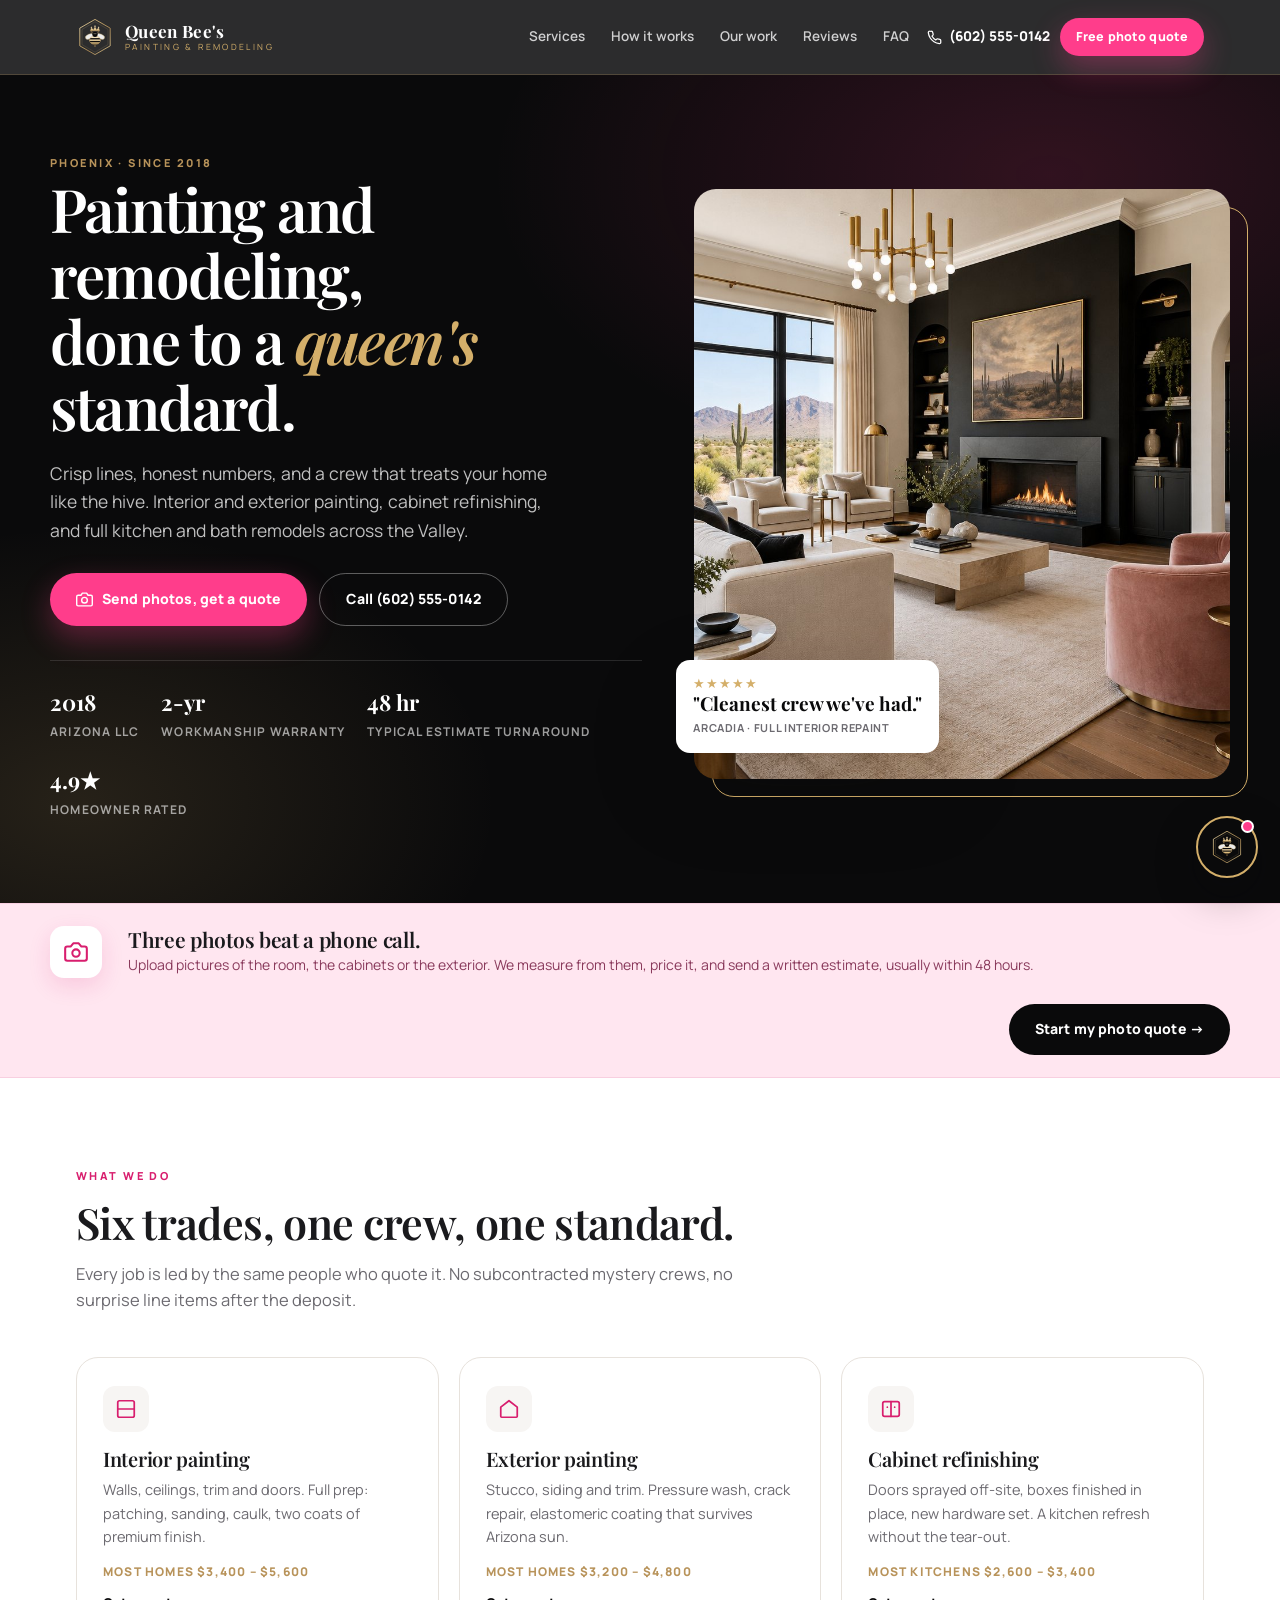
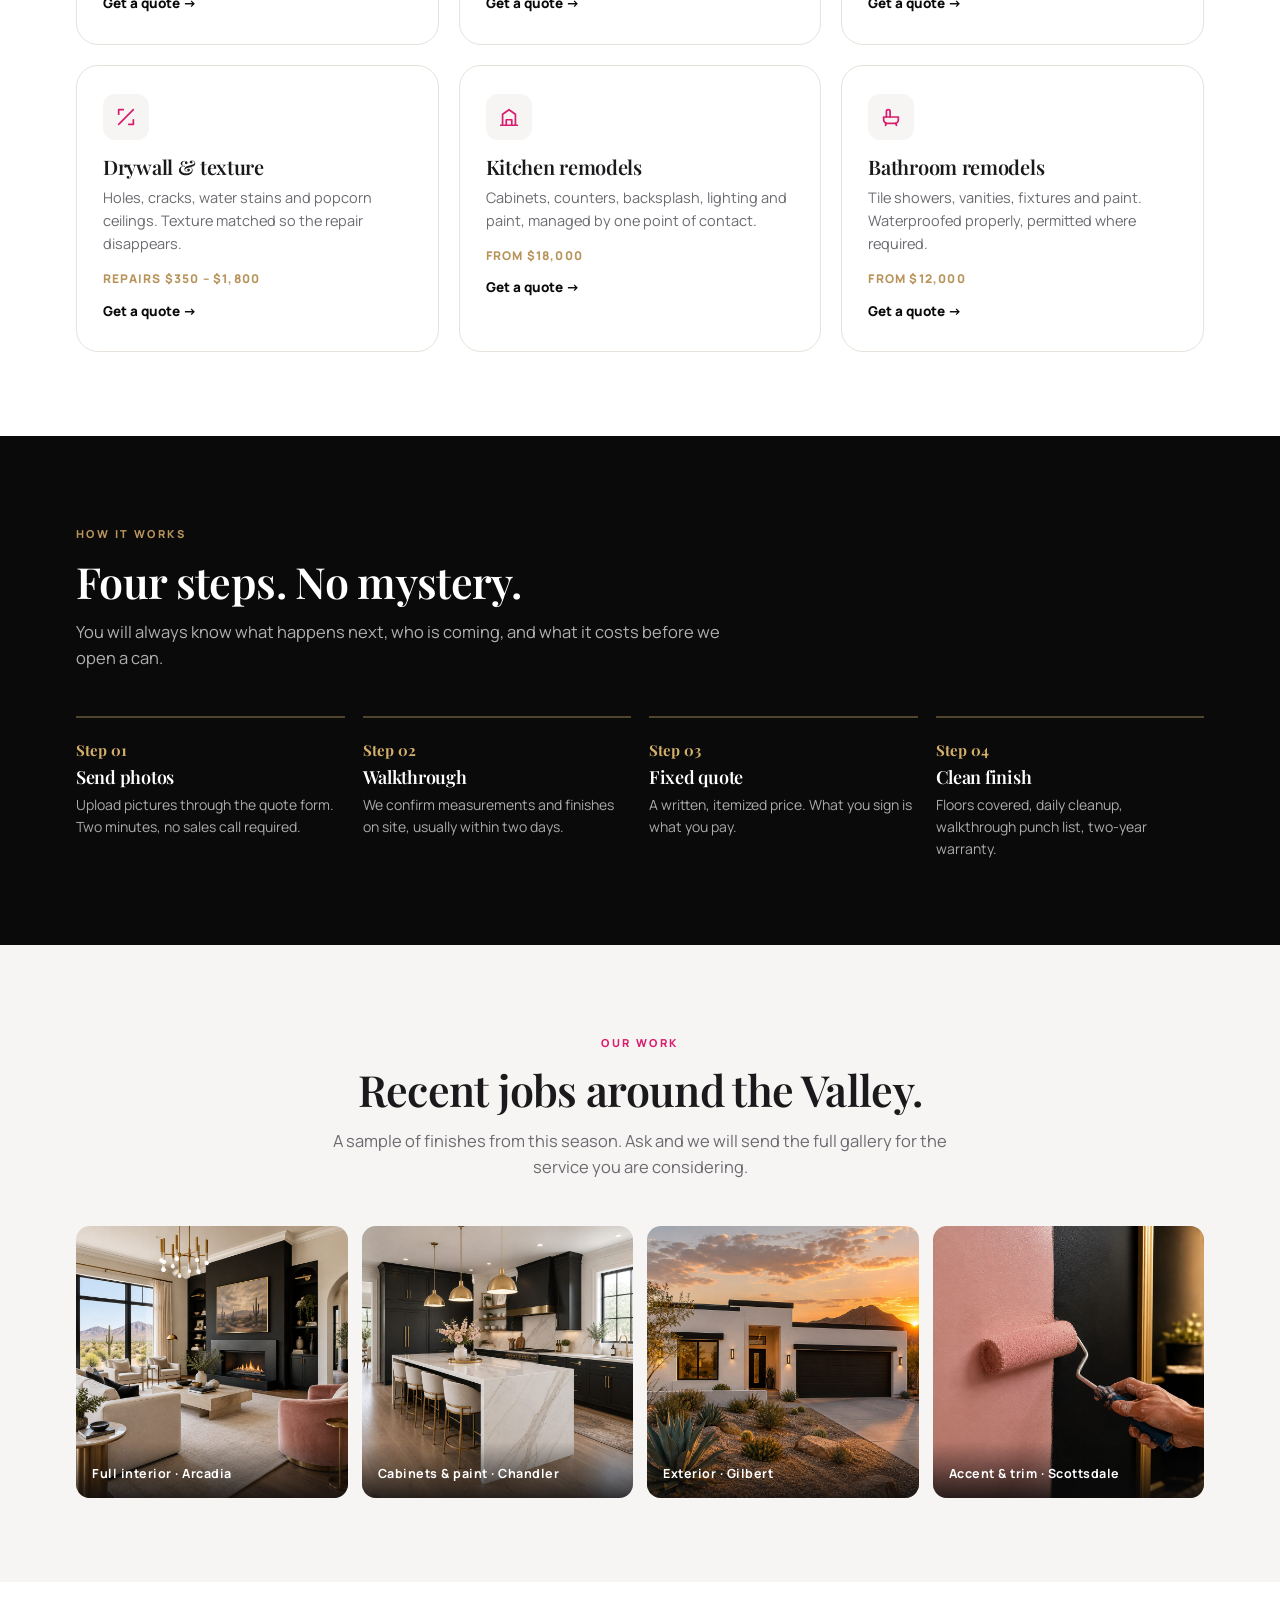
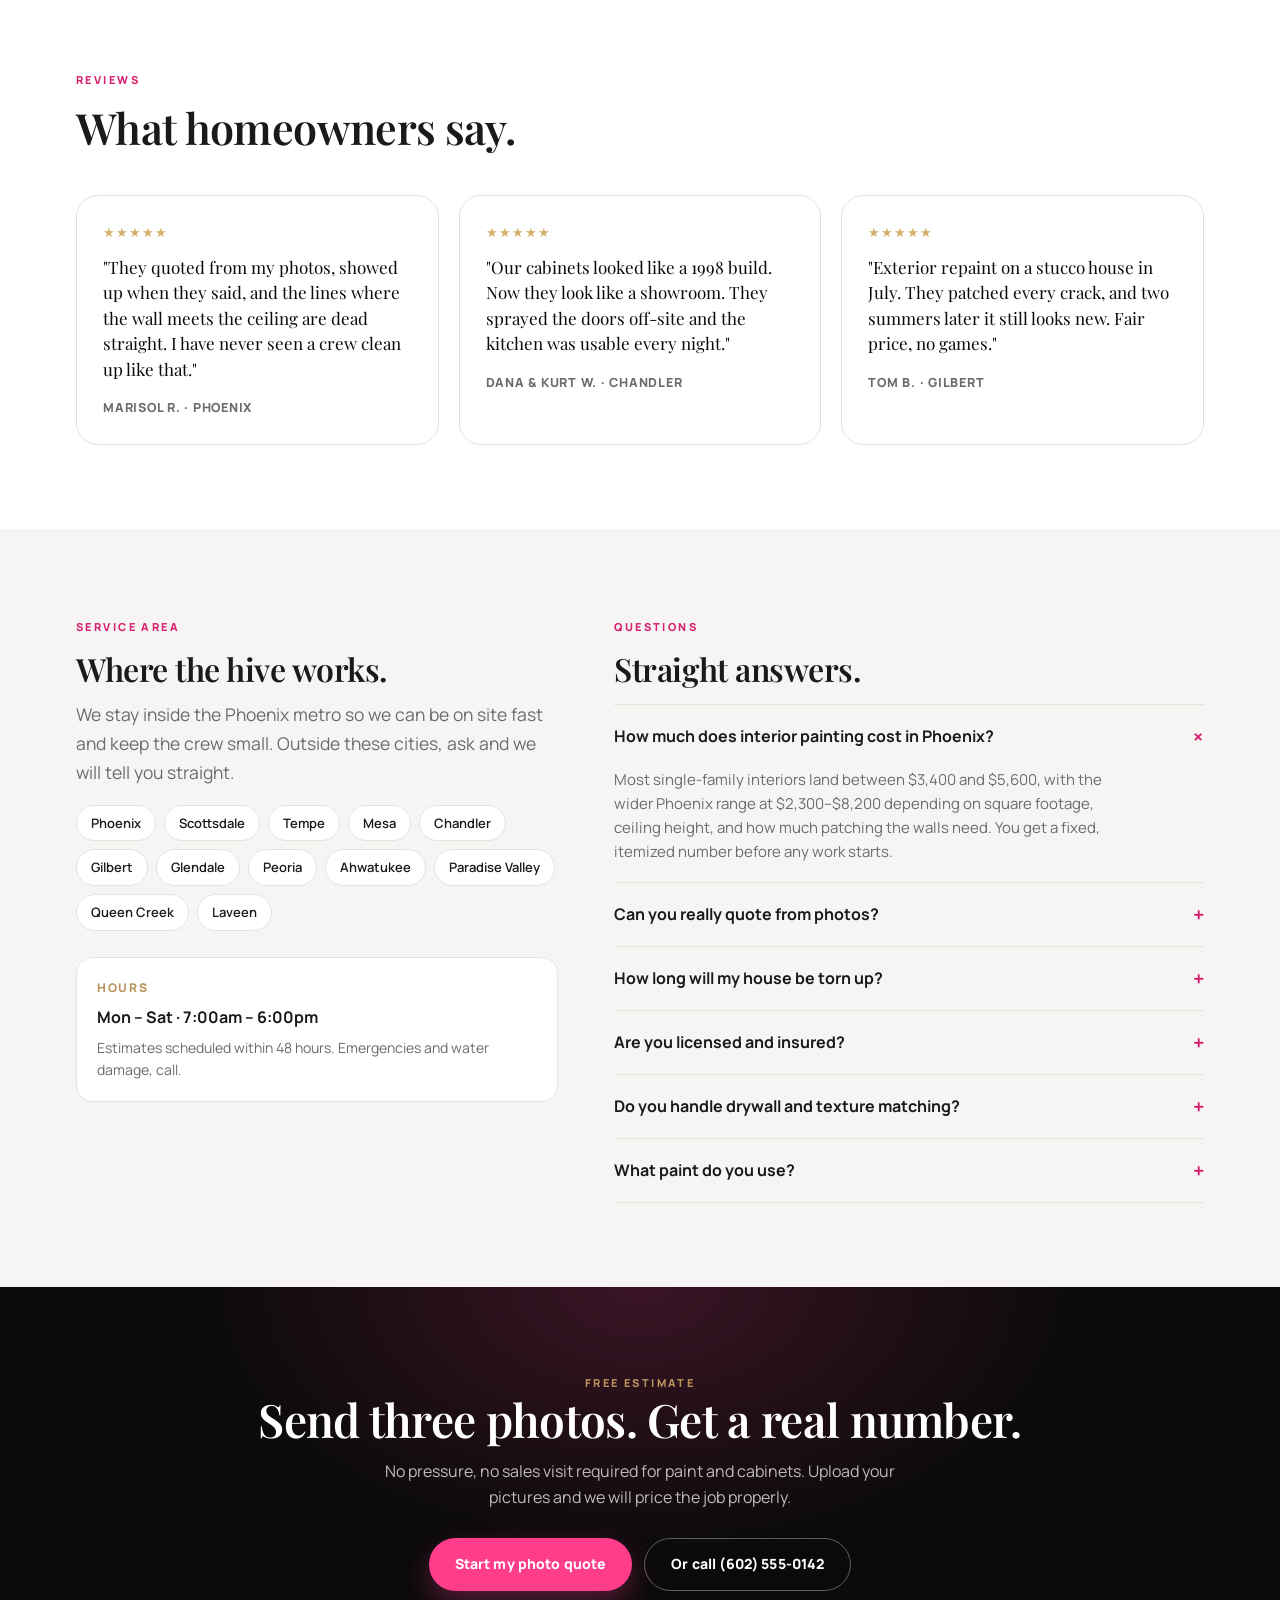
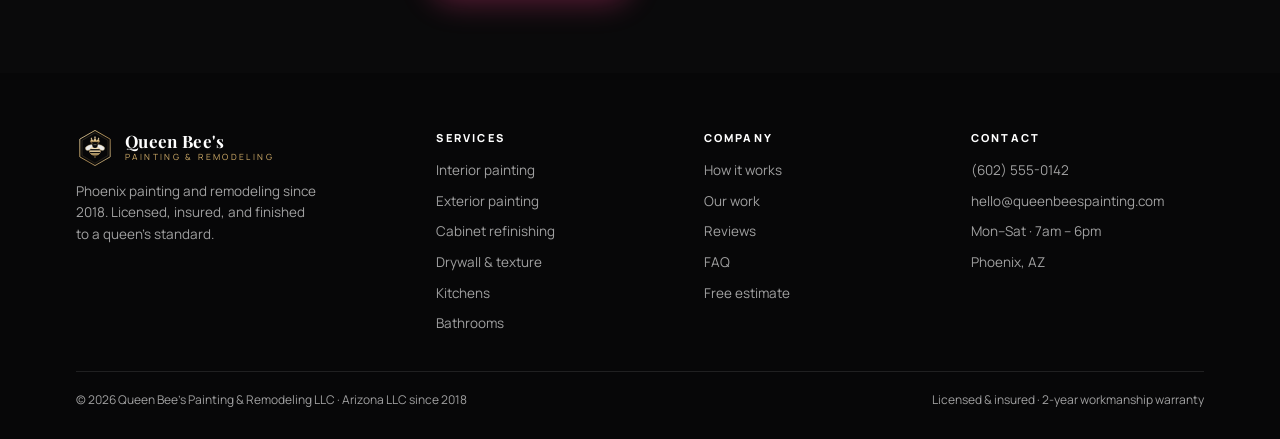
==== index.html @ 828615c1 "Queen Bee's Painting & Remodeling: funnel site, Bee AI chat with calendar booking, quote form with p" ====
<!DOCTYPE html>
<html lang="en">
<head>
<meta charset="utf-8">
<meta name="viewport" content="width=device-width,initial-scale=1">
<title>Queen Bee's Painting &amp; Remodeling | Phoenix Interior, Exterior &amp; Cabinet Painting</title>
<meta name="description" content="Queen Bee's Painting &amp; Remodeling is a Phoenix painting and remodeling company since 2018. Interior and exterior painting, cabinet refinishing, drywall, kitchens and baths. Send three photos, get a real estimate.">
<link rel="icon" href="assets/img/logo.svg">
<link rel="preconnect" href="https://fonts.googleapis.com">
<link rel="preconnect" href="https://fonts.gstatic.com" crossorigin>
<link href="https://fonts.googleapis.com/css2?family=Playfair+Display:ital,wght@0,500;0,600;0,700;1,500&family=Manrope:wght@400;500;600;700;800&display=swap" rel="stylesheet">
<link rel="stylesheet" href="assets/css/qb.css">
<script type="application/ld+json">
{"@context":"https://schema.org","@type":"HousePainter","name":"Queen Bee's Painting & Remodeling","image":"assets/img/exterior.jpg","url":"https://queenbeespainting.com","telephone":"+16025550142","priceRange":"$$","address":{"@type":"PostalAddress","addressLocality":"Phoenix","addressRegion":"AZ","addressCountry":"US"},"areaServed":["Phoenix","Scottsdale","Tempe","Mesa","Chandler","Gilbert","Glendale","Peoria"],"foundingDate":"2018","description":"Interior and exterior painting, cabinet refinishing, drywall and full kitchen and bathroom remodeling across the Phoenix metro."}
</script>
</head>
<body>

<header class="nav">
  <div class="wrap nav-in">
    <a class="brand" href="index.html">
      <img src="assets/img/logo.svg" alt="Queen Bee's">
      <span class="brand-txt">
        <span class="brand-name">Queen Bee's</span>
        <span class="brand-sub">Painting &amp; Remodeling</span>
      </span>
    </a>
    <nav class="nav-links">
      <a href="#services">Services</a>
      <a href="#process">How it works</a>
      <a href="#work">Our work</a>
      <a href="#reviews">Reviews</a>
      <a href="#faq">FAQ</a>
    </nav>
    <div class="nav-cta">
      <a class="nav-phone" href="tel:+16025550142">
        <svg width="15" height="15" viewBox="0 0 24 24" fill="none" stroke="currentColor" stroke-width="2" stroke-linecap="round"><path d="M22 16.9v3a2 2 0 0 1-2.2 2 19.8 19.8 0 0 1-8.6-3.1 19.5 19.5 0 0 1-6-6A19.8 19.8 0 0 1 2.1 4.2 2 2 0 0 1 4.1 2h3a2 2 0 0 1 2 1.7c.1 1 .4 1.9.7 2.8a2 2 0 0 1-.5 2.1L8.1 9.9a16 16 0 0 0 6 6l1.3-1.3a2 2 0 0 1 2.1-.4c.9.3 1.8.6 2.8.7a2 2 0 0 1 1.7 2Z"/></svg>
        <span>(602) 555-0142</span>
      </a>
      <a class="btn btn-pink btn-sm" href="quote.html">Free photo quote</a>
    </div>
  </div>
</header>

<section class="hero">
  <div class="wrap hero-in">
    <div>
      <span class="eyebrow gold">Phoenix · Since 2018</span>
      <h1>Painting and remodeling,<br>done to a <em>queen's</em> standard.</h1>
      <p class="lead">Crisp lines, honest numbers, and a crew that treats your home like the hive. Interior and exterior painting, cabinet refinishing, and full kitchen and bath remodels across the Valley.</p>
      <div class="hero-btns">
        <a class="btn btn-pink" href="quote.html">
          <svg width="17" height="17" viewBox="0 0 24 24" fill="none" stroke="currentColor" stroke-width="2" stroke-linecap="round" stroke-linejoin="round"><path d="M23 19a2 2 0 0 1-2 2H3a2 2 0 0 1-2-2V8a2 2 0 0 1 2-2h4l2-3h6l2 3h4a2 2 0 0 1 2 2z"/><circle cx="12" cy="13" r="4"/></svg>
          Send photos, get a quote
        </a>
        <a class="btn btn-ghost" href="tel:+16025550142">Call (602) 555-0142</a>
      </div>
      <div class="hero-trust">
        <div><b>2018</b>Arizona LLC</div>
        <div><b>2-yr</b>Workmanship warranty</div>
        <div><b>48 hr</b>Typical estimate turnaround</div>
        <div><b>4.9★</b>Homeowner rated</div>
      </div>
    </div>
    <div class="hero-media">
      <img src="assets/img/hero-living.jpg" alt="Freshly painted modern living room in Phoenix">
      <div class="hero-badge">
        <div>
          <div class="stars">★★★★★</div>
          <b>"Cleanest crew we've had."</b>
          <small>Arcadia · full interior repaint</small>
        </div>
      </div>
    </div>
  </div>
</section>

<div class="band">
  <div class="wrap band-in">
    <div class="band-ico">
      <svg width="26" height="26" viewBox="0 0 24 24" fill="none" stroke="#D81E6E" stroke-width="1.9" stroke-linecap="round" stroke-linejoin="round"><path d="M14.5 4h-5L7 7H4a2 2 0 0 0-2 2v9a2 2 0 0 0 2 2h16a2 2 0 0 0 2-2V9a2 2 0 0 0-2-2h-3z"/><circle cx="12" cy="13" r="3.4"/></svg>
    </div>
    <div>
      <h3>Three photos beat a phone call.</h3>
      <p>Upload pictures of the room, the cabinets or the exterior. We measure from them, price it, and send a written estimate, usually within 48 hours.</p>
    </div>
    <a class="btn btn-dark" href="quote.html">Start my photo quote →</a>
  </div>
</div>

<section class="sec" id="services">
  <div class="wrap">
    <div class="sec-head">
      <span class="eyebrow">What we do</span>
      <h2>Six trades, one crew, one standard.</h2>
      <p>Every job is led by the same people who quote it. No subcontracted mystery crews, no surprise line items after the deposit.</p>
    </div>
    <div class="svc-grid">
      <article class="svc">
        <div class="svc-ico"><svg width="22" height="22" viewBox="0 0 24 24" fill="none" stroke="currentColor" stroke-width="1.9" stroke-linecap="round" stroke-linejoin="round"><rect x="3" y="3" width="18" height="18" rx="2"/><path d="M3 12h18"/></svg></div>
        <h3>Interior painting</h3>
        <p>Walls, ceilings, trim and doors. Full prep: patching, sanding, caulk, two coats of premium finish.</p>
        <div class="svc-from">Most homes $3,400 – $5,600</div>
        <a class="link" href="quote.html?type=Interior%20painting">Get a quote →</a>
      </article>
      <article class="svc">
        <div class="svc-ico"><svg width="22" height="22" viewBox="0 0 24 24" fill="none" stroke="currentColor" stroke-width="1.9" stroke-linecap="round" stroke-linejoin="round"><path d="M3 10 12 3l9 7v10a1 1 0 0 1-1 1H4a1 1 0 0 1-1-1z"/></svg></div>
        <h3>Exterior painting</h3>
        <p>Stucco, siding and trim. Pressure wash, crack repair, elastomeric coating that survives Arizona sun.</p>
        <div class="svc-from">Most homes $3,200 – $4,800</div>
        <a class="link" href="quote.html?type=Exterior%20painting">Get a quote →</a>
      </article>
      <article class="svc">
        <div class="svc-ico"><svg width="22" height="22" viewBox="0 0 24 24" fill="none" stroke="currentColor" stroke-width="1.9" stroke-linecap="round" stroke-linejoin="round"><rect x="3" y="4" width="18" height="16" rx="2"/><path d="M12 4v16M8 10h.01M16 10h.01"/></svg></div>
        <h3>Cabinet refinishing</h3>
        <p>Doors sprayed off-site, boxes finished in place, new hardware set. A kitchen refresh without the tear-out.</p>
        <div class="svc-from">Most kitchens $2,600 – $3,400</div>
        <a class="link" href="quote.html?type=Cabinet%20refinishing">Get a quote →</a>
      </article>
      <article class="svc">
        <div class="svc-ico"><svg width="22" height="22" viewBox="0 0 24 24" fill="none" stroke="currentColor" stroke-width="1.9" stroke-linecap="round" stroke-linejoin="round"><path d="M4 20 20 4M9 4H4v5M15 20h5v-5"/></svg></div>
        <h3>Drywall &amp; texture</h3>
        <p>Holes, cracks, water stains and popcorn ceilings. Texture matched so the repair disappears.</p>
        <div class="svc-from">Repairs $350 – $1,800</div>
        <a class="link" href="quote.html?type=Drywall%20and%20texture">Get a quote →</a>
      </article>
      <article class="svc">
        <div class="svc-ico"><svg width="22" height="22" viewBox="0 0 24 24" fill="none" stroke="currentColor" stroke-width="1.9" stroke-linecap="round" stroke-linejoin="round"><path d="M3 21h18M5 21V9l7-5 7 5v12"/><path d="M9 21v-6h6v6"/></svg></div>
        <h3>Kitchen remodels</h3>
        <p>Cabinets, counters, backsplash, lighting and paint, managed by one point of contact.</p>
        <div class="svc-from">From $18,000</div>
        <a class="link" href="quote.html?type=Kitchen%20remodel">Get a quote →</a>
      </article>
      <article class="svc">
        <div class="svc-ico"><svg width="22" height="22" viewBox="0 0 24 24" fill="none" stroke="currentColor" stroke-width="1.9" stroke-linecap="round" stroke-linejoin="round"><path d="M4 12h16v3a4 4 0 0 1-4 4H8a4 4 0 0 1-4-4z"/><path d="M7 12V6a2 2 0 0 1 4 0v6M6 21l1-2M18 21l-1-2"/></svg></div>
        <h3>Bathroom remodels</h3>
        <p>Tile showers, vanities, fixtures and paint. Waterproofed properly, permitted where required.</p>
        <div class="svc-from">From $12,000</div>
        <a class="link" href="quote.html?type=Bathroom%20remodel">Get a quote →</a>
      </article>
    </div>
  </div>
</section>

<section class="sec dark" id="process">
  <div class="wrap">
    <div class="sec-head">
      <span class="eyebrow gold">How it works</span>
      <h2>Four steps. No mystery.</h2>
      <p>You will always know what happens next, who is coming, and what it costs before we open a can.</p>
    </div>
    <div class="steps">
      <div class="step reveal"><b>Step 01</b><h4>Send photos</h4><p>Upload pictures through the quote form. Two minutes, no sales call required.</p></div>
      <div class="step reveal"><b>Step 02</b><h4>Walkthrough</h4><p>We confirm measurements and finishes on site, usually within two days.</p></div>
      <div class="step reveal"><b>Step 03</b><h4>Fixed quote</h4><p>A written, itemized price. What you sign is what you pay.</p></div>
      <div class="step reveal"><b>Step 04</b><h4>Clean finish</h4><p>Floors covered, daily cleanup, walkthrough punch list, two-year warranty.</p></div>
    </div>
  </div>
</section>

<section class="sec smoke" id="work">
  <div class="wrap">
    <div class="sec-head center">
      <span class="eyebrow">Our work</span>
      <h2>Recent jobs around the Valley.</h2>
      <p>A sample of finishes from this season. Ask and we will send the full gallery for the service you are considering.</p>
    </div>
    <div class="gal">
      <figure class="reveal"><img src="assets/img/hero-living.jpg" alt="Interior repaint, Arcadia"><figcaption>Full interior · Arcadia</figcaption></figure>
      <figure class="reveal"><img src="assets/img/kitchen.jpg" alt="Cabinet refinishing, Chandler"><figcaption>Cabinets &amp; paint · Chandler</figcaption></figure>
      <figure class="reveal"><img src="assets/img/exterior.jpg" alt="Exterior painting, Gilbert"><figcaption>Exterior · Gilbert</figcaption></figure>
      <figure class="reveal"><img src="assets/img/detail.jpg" alt="Trim and accent detail, Scottsdale"><figcaption>Accent &amp; trim · Scottsdale</figcaption></figure>
    </div>
  </div>
</section>

<section class="sec" id="reviews">
  <div class="wrap">
    <div class="sec-head">
      <span class="eyebrow">Reviews</span>
      <h2>What homeowners say.</h2>
    </div>
    <div class="rev-grid" id="revGrid">
      <article class="rev reveal">
        <div class="stars">★★★★★</div>
        <p>"They quoted from my photos, showed up when they said, and the lines where the wall meets the ceiling are dead straight. I have never seen a crew clean up like that."</p>
        <div class="rev-by">Marisol R. · Phoenix</div>
      </article>
      <article class="rev reveal">
        <div class="stars">★★★★★</div>
        <p>"Our cabinets looked like a 1998 build. Now they look like a showroom. They sprayed the doors off-site and the kitchen was usable every night."</p>
        <div class="rev-by">Dana &amp; Kurt W. · Chandler</div>
      </article>
      <article class="rev reveal">
        <div class="stars">★★★★★</div>
        <p>"Exterior repaint on a stucco house in July. They patched every crack, and two summers later it still looks new. Fair price, no games."</p>
        <div class="rev-by">Tom B. · Gilbert</div>
      </article>
    </div>
  </div>
</section>

<section class="sec smoke" id="faq">
  <div class="wrap two-col">
    <div>
      <span class="eyebrow">Service area</span>
      <h2 style="font-size:32px;margin:12px 0 14px">Where the hive works.</h2>
      <p class="lead" style="margin-bottom:18px">We stay inside the Phoenix metro so we can be on site fast and keep the crew small. Outside these cities, ask and we will tell you straight.</p>
      <div class="chips" id="areaChips"></div>
      <div style="margin-top:26px;padding:20px;border:1px solid var(--line);border-radius:16px;background:#fff">
        <div style="font-size:12px;letter-spacing:.14em;text-transform:uppercase;font-weight:800;color:var(--gold-deep);margin-bottom:8px">Hours</div>
        <div style="font-weight:700">Mon – Sat · 7:00am – 6:00pm</div>
        <div style="font-size:14px;color:var(--muted);margin-top:6px">Estimates scheduled within 48 hours. Emergencies and water damage, call.</div>
      </div>
    </div>
    <div>
      <span class="eyebrow">Questions</span>
      <h2 style="font-size:32px;margin:12px 0 18px">Straight answers.</h2>
      <div class="acc">
        <div class="acc-item open">
          <button class="acc-q">How much does interior painting cost in Phoenix? <i>+</i></button>
          <div class="acc-a">Most single-family interiors land between $3,400 and $5,600, with the wider Phoenix range at $2,300–$8,200 depending on square footage, ceiling height, and how much patching the walls need. You get a fixed, itemized number before any work starts.</div>
        </div>
        <div class="acc-item">
          <button class="acc-q">Can you really quote from photos? <i>+</i></button>
          <div class="acc-a">For paint and cabinets, yes. Photos plus your square footage or room count are enough to give a firm range, and the on-site walkthrough confirms the final number. Remodels always need a walkthrough.</div>
        </div>
        <div class="acc-item">
          <button class="acc-q">How long will my house be torn up? <i>+</i></button>
          <div class="acc-a">A typical interior is 3–5 working days, an exterior 3–4, cabinets 4–6 with the doors sprayed off-site so your kitchen stays usable. We cover floors and furniture and clean every night.</div>
        </div>
        <div class="acc-item">
          <button class="acc-q">Are you licensed and insured? <i>+</i></button>
          <div class="acc-a">Queen Bee's Painting &amp; Remodeling has been an Arizona LLC since 2018, fully licensed and insured, with a two-year written workmanship warranty on every job.</div>
        </div>
        <div class="acc-item">
          <button class="acc-q">Do you handle drywall and texture matching? <i>+</i></button>
          <div class="acc-a">Yes. Holes, cracks, water damage and popcorn ceiling removal, with texture matched to the surrounding wall so the repair disappears under paint.</div>
        </div>
        <div class="acc-item">
          <button class="acc-q">What paint do you use? <i>+</i></button>
          <div class="acc-a">Premium Sherwin-Williams and Benjamin Moore lines, chosen for Arizona sun and interior durability. We will spec the exact product and sheen on your quote.</div>
        </div>
      </div>
    </div>
  </div>
</section>

<section class="cta">
  <div class="wrap cta-in">
    <span class="eyebrow gold">Free estimate</span>
    <h2>Send three photos. Get a real number.</h2>
    <p>No pressure, no sales visit required for paint and cabinets. Upload your pictures and we will price the job properly.</p>
    <div class="cta-btns">
      <a class="btn btn-pink" href="quote.html">Start my photo quote</a>
      <a class="btn btn-ghost" href="tel:+16025550142">Or call (602) 555-0142</a>
    </div>
  </div>
</section>

<footer class="foot">
  <div class="wrap">
    <div class="foot-grid">
      <div>
        <div class="brand" style="margin-bottom:14px">
          <img src="assets/img/logo.svg" alt="">
          <span class="brand-txt">
            <span class="brand-name">Queen Bee's</span>
            <span class="brand-sub">Painting &amp; Remodeling</span>
          </span>
        </div>
        <p style="max-width:30ch">Phoenix painting and remodeling since 2018. Licensed, insured, and finished to a queen's standard.</p>
      </div>
      <div>
        <h5>Services</h5>
        <div class="foot-links">
          <a href="quote.html?type=Interior%20painting">Interior painting</a>
          <a href="quote.html?type=Exterior%20painting">Exterior painting</a>
          <a href="quote.html?type=Cabinet%20refinishing">Cabinet refinishing</a>
          <a href="quote.html?type=Drywall%20and%20texture">Drywall &amp; texture</a>
          <a href="quote.html?type=Kitchen%20remodel">Kitchens</a>
          <a href="quote.html?type=Bathroom%20remodel">Bathrooms</a>
        </div>
      </div>
      <div>
        <h5>Company</h5>
        <div class="foot-links">
          <a href="#process">How it works</a>
          <a href="#work">Our work</a>
          <a href="#reviews">Reviews</a>
          <a href="#faq">FAQ</a>
          <a href="quote.html">Free estimate</a>
        </div>
      </div>
      <div>
        <h5>Contact</h5>
        <div class="foot-links">
          <a href="tel:+16025550142">(602) 555-0142</a>
          <a href="mailto:hello@queenbeespainting.com">hello@queenbeespainting.com</a>
          <span>Mon–Sat · 7am – 6pm</span>
          <span>Phoenix, AZ</span>
        </div>
      </div>
    </div>
    <div class="foot-bot">
      <span>© <span id="yr"></span> Queen Bee's Painting &amp; Remodeling LLC · Arizona LLC since 2018</span>
      <span>Licensed &amp; insured · 2-year workmanship warranty</span>
    </div>
  </div>
</footer>

<script src="assets/js/qb.js"></script>
<script>
  document.getElementById('yr').textContent = new Date().getFullYear();
  const areas = QB.CONFIG.AREAS;
  document.getElementById('areaChips').innerHTML = areas.map(a => '<span class="chip">' + a + '</span>').join('');
  QB.initFaq();
  QB.initReveal();
  QB.mountChat({ autoOpen: true });

  // live reviews published from the portal replace the seed set once there are any
  QB.api('reviews', {}).then(function (r) {
    var list = (r && r.reviews) || [];
    if (!list.length) return;
    var grid = document.getElementById('revGrid');
    grid.innerHTML = list.slice(0, 6).map(function (rv) {
      var stars = '★★★★★'.slice(0, Number(rv.rating) || 5);
      return '<article class="rev reveal in"><div class="stars">' + stars + '</div><p>"' +
        QB.esc(rv.text) + '"</p><div class="rev-by">' + QB.esc(rv.name || 'Homeowner') +
        (rv.city ? ' · ' + QB.esc(rv.city) : '') + '</div></article>';
    }).join('');
  }).catch(function () {});
</script>
</body>
</html>
---- assets/css/qb.css ----
/* Queen Bee's Painting & Remodeling — brand system */
:root{
  --ink:#0A0A0B; --ink-2:#131316; --ink-3:#1C1C20;
  --pink:#FF3D8B; --pink-deep:#D81E6E; --pink-soft:#FFE6F0;
  --gold:#D4AF6A; --gold-deep:#B8935A; --gold-soft:#F6E9CC;
  --paper:#FFFFFF; --smoke:#F7F5F3; --line:#E7E2DC; --line-dark:rgba(212,175,106,.28);
  --text:#1A1A1D; --muted:#6C6A70; --muted-dark:#A9A6AE;
  --r:14px; --r-lg:22px;
  --shadow:0 18px 50px rgba(10,10,11,.10);
  --shadow-lg:0 34px 90px rgba(10,10,11,.20);
  --display:"Playfair Display",Georgia,serif;
  --ui:"Manrope",-apple-system,BlinkMacSystemFont,"Segoe UI",sans-serif;
}
*{box-sizing:border-box;margin:0;padding:0}
html{scroll-behavior:smooth}
body{font-family:var(--ui);color:var(--text);background:var(--paper);-webkit-font-smoothing:antialiased;font-size:16px;line-height:1.6}
img{display:block;max-width:100%}
a{color:inherit;text-decoration:none}
button{font-family:inherit;cursor:pointer;border:0;background:none;color:inherit}
h1,h2,h3,h4{font-family:var(--display);font-weight:600;line-height:1.1;letter-spacing:-.015em}
.wrap{width:100%;max-width:1180px;margin:0 auto;padding:0 26px}
.eyebrow{font-size:11px;letter-spacing:.22em;text-transform:uppercase;font-weight:800;color:var(--pink-deep)}
.eyebrow.gold{color:var(--gold-deep)}
.lead{font-size:17.5px;color:var(--muted);line-height:1.65}

/* ---------- buttons ---------- */
.btn{display:inline-flex;align-items:center;justify-content:center;gap:9px;padding:14px 26px;border-radius:999px;font-weight:800;font-size:14px;letter-spacing:.01em;transition:transform .16s ease,box-shadow .2s ease,background .2s ease;white-space:nowrap}
.btn:hover{transform:translateY(-1px)}
.btn-pink{background:var(--pink);color:#fff;box-shadow:0 12px 30px rgba(255,61,139,.32)}
.btn-pink:hover{background:var(--pink-deep)}
.btn-gold{background:linear-gradient(135deg,#F3E0B0,#D4AF6A);color:#231A08;box-shadow:0 12px 30px rgba(212,175,106,.28)}
.btn-dark{background:var(--ink);color:#fff}
.btn-ghost{border:1.5px solid rgba(255,255,255,.34);color:#fff}
.btn-ghost:hover{background:rgba(255,255,255,.1)}
.btn-outline{border:1.5px solid var(--line);color:var(--ink);background:#fff}
.btn-outline:hover{border-color:var(--gold)}
.btn-sm{padding:9px 16px;font-size:12.5px}
.btn-block{width:100%}

/* ---------- nav ---------- */
.nav{position:sticky;top:0;z-index:60;background:rgba(10,10,11,.86);backdrop-filter:blur(14px);border-bottom:1px solid rgba(212,175,106,.22)}
.nav-in{display:flex;align-items:center;gap:18px;height:74px}
.brand{display:flex;align-items:center;gap:11px;color:#fff}
.brand img{width:38px;height:38px}
.brand-txt{display:flex;flex-direction:column;line-height:1}
.brand-name{font-family:var(--display);font-size:17px;font-weight:700;letter-spacing:.02em;color:#fff}
.brand-sub{font-size:8.5px;letter-spacing:.28em;text-transform:uppercase;color:var(--gold);margin-top:3px}
.nav-links{display:flex;gap:26px;margin-left:auto}
.nav-links a{font-size:13.5px;font-weight:600;color:rgba(255,255,255,.78)}
.nav-links a:hover{color:var(--gold)}
.nav-cta{display:flex;gap:10px;align-items:center}
.nav-phone{display:flex;align-items:center;gap:7px;font-size:13.5px;font-weight:800;color:#fff}
@media(max-width:960px){.nav-links{display:none}.nav-in{height:66px}.nav-phone span{display:none}}

/* ---------- hero ---------- */
.hero{position:relative;background:var(--ink);color:#fff;overflow:hidden}
.hero:before{content:"";position:absolute;inset:0;background:
  radial-gradient(900px 500px at 82% 12%,rgba(255,61,139,.16),transparent 62%),
  radial-gradient(700px 460px at 6% 88%,rgba(212,175,106,.14),transparent 60%)}
.hero-in{position:relative;display:grid;grid-template-columns:1.05fr .95fr;gap:52px;align-items:center;padding:74px 0 84px}
.hero h1{font-size:clamp(38px,4.9vw,60px);letter-spacing:-.03em}
.hero h1 em{font-style:italic;color:var(--gold)}
.hero .lead{color:rgba(255,255,255,.74);margin:20px 0 28px;max-width:520px}
.hero-btns{display:flex;gap:12px;flex-wrap:wrap}
.hero-trust{display:flex;gap:22px;flex-wrap:wrap;margin-top:34px;padding-top:24px;border-top:1px solid rgba(255,255,255,.12)}
.hero-trust div{font-size:12px;letter-spacing:.1em;text-transform:uppercase;color:rgba(255,255,255,.6);font-weight:700}
.hero-trust b{display:block;font-family:var(--display);font-size:22px;letter-spacing:0;text-transform:none;color:#fff;margin-bottom:2px}
.hero-media{position:relative}
.hero-media img{width:100%;aspect-ratio:4/4.4;object-fit:cover;border-radius:var(--r-lg);position:relative;z-index:1}
.hero-media:after{content:"";position:absolute;inset:18px -18px -18px 18px;border:1.5px solid var(--gold);border-radius:var(--r-lg);z-index:0}
.hero-badge{position:absolute;left:-18px;bottom:26px;z-index:2;background:#fff;color:var(--ink);border-radius:14px;padding:13px 17px;box-shadow:var(--shadow-lg);display:flex;align-items:center;gap:11px}
.hero-badge b{font-family:var(--display);font-size:19px;display:block;line-height:1.1}
.hero-badge small{font-size:11px;color:var(--muted);letter-spacing:.06em;text-transform:uppercase;font-weight:700}
.stars{color:var(--gold);letter-spacing:1px;font-size:13px}
@media(max-width:900px){.hero-in{grid-template-columns:1fr;gap:34px;padding:48px 0 60px}.hero-media{order:-1}.hero-media img{aspect-ratio:16/11}.hero-badge{left:10px;bottom:-14px}}

/* ---------- photo-first band ---------- */
.band{background:var(--pink-soft);border-top:1px solid #F8CFE0;border-bottom:1px solid #F8CFE0}
.band-in{display:flex;align-items:center;gap:26px;padding:22px 0;flex-wrap:wrap}
.band-ico{width:52px;height:52px;border-radius:14px;background:#fff;display:grid;place-items:center;box-shadow:0 8px 22px rgba(216,30,110,.14);flex:none}
.band h3{font-size:21px;margin-bottom:3px}
.band p{font-size:14px;color:#8A3A5C;margin:0}
.band .btn{margin-left:auto}
@media(max-width:760px){.band .btn{margin-left:0;width:100%}}

/* ---------- sections ---------- */
.sec{padding:84px 0}
.sec.tight{padding:64px 0}
.sec.dark{background:var(--ink);color:#fff}
.sec.smoke{background:var(--smoke)}
.sec-head{max-width:660px;margin-bottom:44px}
.sec-head.center{margin:0 auto 46px;text-align:center}
.sec-head h2{font-size:clamp(30px,3.5vw,43px);margin:12px 0 14px}
.sec.dark .sec-head h2{color:#fff}
.sec-head p{color:var(--muted);font-size:16.5px}
.sec.dark .sec-head p{color:rgba(255,255,255,.68)}

/* services */
.svc-grid{display:grid;grid-template-columns:repeat(3,1fr);gap:20px}
.svc{position:relative;border:1px solid var(--line);border-radius:var(--r-lg);padding:28px 26px;background:#fff;transition:.22s ease;overflow:hidden}
.svc:hover{border-color:var(--gold);box-shadow:var(--shadow);transform:translateY(-3px)}
.svc:after{content:"";position:absolute;left:0;top:0;height:3px;width:0;background:linear-gradient(90deg,var(--pink),var(--gold));transition:width .3s ease}
.svc:hover:after{width:100%}
.svc-ico{width:46px;height:46px;border-radius:12px;background:var(--smoke);display:grid;place-items:center;margin-bottom:16px;color:var(--pink-deep)}
.svc h3{font-size:20px;margin-bottom:8px}
.svc p{font-size:14.5px;color:var(--muted);margin-bottom:14px}
.svc-from{font-size:12px;font-weight:800;letter-spacing:.1em;text-transform:uppercase;color:var(--gold-deep)}
.svc a.link{display:inline-flex;align-items:center;gap:6px;font-size:13.5px;font-weight:800;color:var(--ink);margin-top:12px}
.svc a.link:hover{color:var(--pink-deep)}
@media(max-width:980px){.svc-grid{grid-template-columns:1fr 1fr}}
@media(max-width:640px){.svc-grid{grid-template-columns:1fr}}

/* process */
.steps{display:grid;grid-template-columns:repeat(4,1fr);gap:18px;counter-reset:st}
.step{position:relative;padding-top:20px;border-top:2px solid rgba(212,175,106,.35)}
.step b{display:block;font-family:var(--display);font-size:15px;color:var(--gold);margin-bottom:6px}
.step h4{font-size:18px;margin-bottom:6px;color:#fff}
.step p{font-size:14px;color:rgba(255,255,255,.66);margin:0}
@media(max-width:860px){.steps{grid-template-columns:1fr 1fr}}

/* gallery */
.gal{display:grid;grid-template-columns:repeat(4,1fr);gap:14px}
.gal figure{position:relative;border-radius:var(--r);overflow:hidden;background:var(--ink)}
.gal img{width:100%;height:100%;aspect-ratio:1;object-fit:cover;transition:transform .5s ease}
.gal figure:hover img{transform:scale(1.06)}
.gal figcaption{position:absolute;left:0;right:0;bottom:0;padding:22px 16px 14px;background:linear-gradient(transparent,rgba(10,10,11,.82));color:#fff;font-size:12.5px;font-weight:700;letter-spacing:.04em}
.gal figure:nth-child(1),.gal figure:nth-child(4){grid-row:span 1}
@media(max-width:900px){.gal{grid-template-columns:1fr 1fr}}

/* reviews */
.rev-grid{display:grid;grid-template-columns:repeat(3,1fr);gap:20px}
.rev{border:1px solid var(--line);border-radius:var(--r-lg);padding:26px;background:#fff}
.rev p{font-family:var(--display);font-size:17px;line-height:1.5;color:var(--ink);margin:12px 0 16px}
.rev-by{font-size:12.5px;font-weight:800;letter-spacing:.06em;text-transform:uppercase;color:var(--muted)}
@media(max-width:900px){.rev-grid{grid-template-columns:1fr}}

/* area + faq */
.two-col{display:grid;grid-template-columns:.9fr 1.1fr;gap:56px;align-items:start}
.chips{display:flex;flex-wrap:wrap;gap:8px}
.chip{border:1px solid var(--line);background:#fff;border-radius:999px;padding:7px 14px;font-size:13px;font-weight:600;color:var(--text)}
.acc{border-top:1px solid var(--line)}
.acc-item{border-bottom:1px solid var(--line)}
.acc-q{display:flex;justify-content:space-between;align-items:center;gap:16px;width:100%;padding:18px 0;text-align:left;font-size:16px;font-weight:700}
.acc-q i{font-style:normal;color:var(--pink-deep);font-size:20px;transition:transform .2s}
.acc-item.open .acc-q i{transform:rotate(45deg)}
.acc-a{display:none;padding:0 0 18px;font-size:15px;color:var(--muted);max-width:56ch}
.acc-item.open .acc-a{display:block}
@media(max-width:860px){.two-col{grid-template-columns:1fr;gap:34px}}

/* cta */
.cta{background:var(--ink);color:#fff;position:relative;overflow:hidden}
.cta:before{content:"";position:absolute;inset:0;background:radial-gradient(700px 420px at 50% 0%,rgba(255,61,139,.2),transparent 65%)}
.cta-in{position:relative;text-align:center;padding:82px 0}
.cta h2{font-size:clamp(30px,3.8vw,46px);margin-bottom:14px}
.cta p{color:rgba(255,255,255,.72);max-width:520px;margin:0 auto 28px}
.cta-btns{display:flex;gap:12px;justify-content:center;flex-wrap:wrap}

/* footer */
.foot{background:#070708;color:rgba(255,255,255,.62);padding:56px 0 30px;font-size:13.5px}
.foot-grid{display:grid;grid-template-columns:1.4fr 1fr 1fr 1fr;gap:34px;margin-bottom:36px}
.foot h5{color:#fff;font-size:11px;letter-spacing:.2em;text-transform:uppercase;margin-bottom:14px;font-weight:800}
.foot a:hover{color:var(--gold)}
.foot-links{display:flex;flex-direction:column;gap:9px}
.foot-bot{border-top:1px solid rgba(255,255,255,.1);padding-top:18px;display:flex;justify-content:space-between;gap:14px;flex-wrap:wrap;font-size:12px}
@media(max-width:860px){.foot-grid{grid-template-columns:1fr 1fr}}

/* ---------- chat ---------- */
.qb-chat-launch{position:fixed;right:22px;bottom:22px;z-index:90;width:62px;height:62px;border-radius:50%;background:var(--ink);border:2px solid var(--gold);display:grid;place-items:center;box-shadow:0 16px 40px rgba(10,10,11,.34);transition:.2s}
.qb-chat-launch:hover{transform:scale(1.06)}
.qb-chat-launch img{width:34px;height:34px}
.qb-chat-launch .dot{position:absolute;top:2px;right:2px;width:13px;height:13px;border-radius:50%;background:var(--pink);border:2px solid #fff;animation:pulse 2.4s infinite}
@keyframes pulse{0%,100%{transform:scale(1)}50%{transform:scale(1.18)}}
.qb-chat{position:fixed;right:22px;bottom:22px;z-index:95;width:392px;max-width:calc(100vw - 28px);height:min(640px,calc(100vh - 40px));background:#fff;border-radius:20px;box-shadow:0 30px 80px rgba(10,10,11,.34);display:flex;flex-direction:column;overflow:hidden;transform:translateY(16px) scale(.98);opacity:0;pointer-events:none;transition:.22s ease}
.qb-chat.open{transform:none;opacity:1;pointer-events:auto}
.qb-chat-head{background:var(--ink);color:#fff;padding:15px 16px;display:flex;align-items:center;gap:11px}
.qb-chat-head img{width:34px;height:34px}
.qb-chat-head b{display:block;font-family:var(--display);font-size:16px;line-height:1.1}
.qb-chat-head small{font-size:11px;color:var(--gold);letter-spacing:.08em;text-transform:uppercase;font-weight:700}
.qb-chat-head button{margin-left:auto;color:rgba(255,255,255,.7);font-size:22px;line-height:1}
.qb-chat-body{flex:1;overflow-y:auto;padding:16px;background:var(--smoke);display:flex;flex-direction:column;gap:10px}
.msg{max-width:86%;padding:11px 14px;border-radius:15px;font-size:14px;line-height:1.5;white-space:pre-wrap}
.msg.bot{background:#fff;border:1px solid var(--line);border-bottom-left-radius:5px;align-self:flex-start;box-shadow:0 4px 14px rgba(10,10,11,.04)}
.msg.me{background:var(--pink);color:#fff;border-bottom-right-radius:5px;align-self:flex-end}
.msg.sys{align-self:center;background:transparent;color:var(--muted);font-size:12px;text-align:center;max-width:100%}
.qb-quick{display:flex;flex-wrap:wrap;gap:7px;padding:0 16px 10px;background:var(--smoke)}
.qb-quick button{border:1px solid #E3D6DC;background:#fff;border-radius:999px;padding:7px 12px;font-size:12.5px;font-weight:700;color:var(--ink)}
.qb-quick button:hover{border-color:var(--pink);color:var(--pink-deep)}
.qb-chat-form{display:flex;gap:8px;padding:12px 14px;border-top:1px solid var(--line);background:#fff}
.qb-chat-form input{flex:1;border:1px solid var(--line);border-radius:999px;padding:11px 15px;font-size:14px;font-family:inherit;outline:none}
.qb-chat-form input:focus{border-color:var(--pink)}
.qb-chat-form button{width:42px;height:42px;border-radius:50%;background:var(--ink);color:#fff;display:grid;place-items:center;flex:none}
.typing{display:flex;gap:4px;align-items:center;padding:13px 15px}
.typing i{width:6px;height:6px;border-radius:50%;background:#C9C3C7;animation:bounce 1.2s infinite}
.typing i:nth-child(2){animation-delay:.15s}.typing i:nth-child(3){animation-delay:.3s}
@keyframes bounce{0%,60%,100%{transform:translateY(0)}30%{transform:translateY(-4px)}}

/* toast */
.toast{position:fixed;left:50%;bottom:26px;transform:translate(-50%,20px);background:var(--ink);color:#fff;padding:13px 20px;border-radius:12px;font-size:13.5px;font-weight:600;opacity:0;pointer-events:none;transition:.24s;z-index:200;box-shadow:var(--shadow-lg);max-width:92vw;text-align:center}
.toast.on{opacity:1;transform:translate(-50%,0)}
.reveal{opacity:0;transform:translateY(14px);transition:opacity .6s ease,transform .6s ease}
.reveal.in{opacity:1;transform:none}
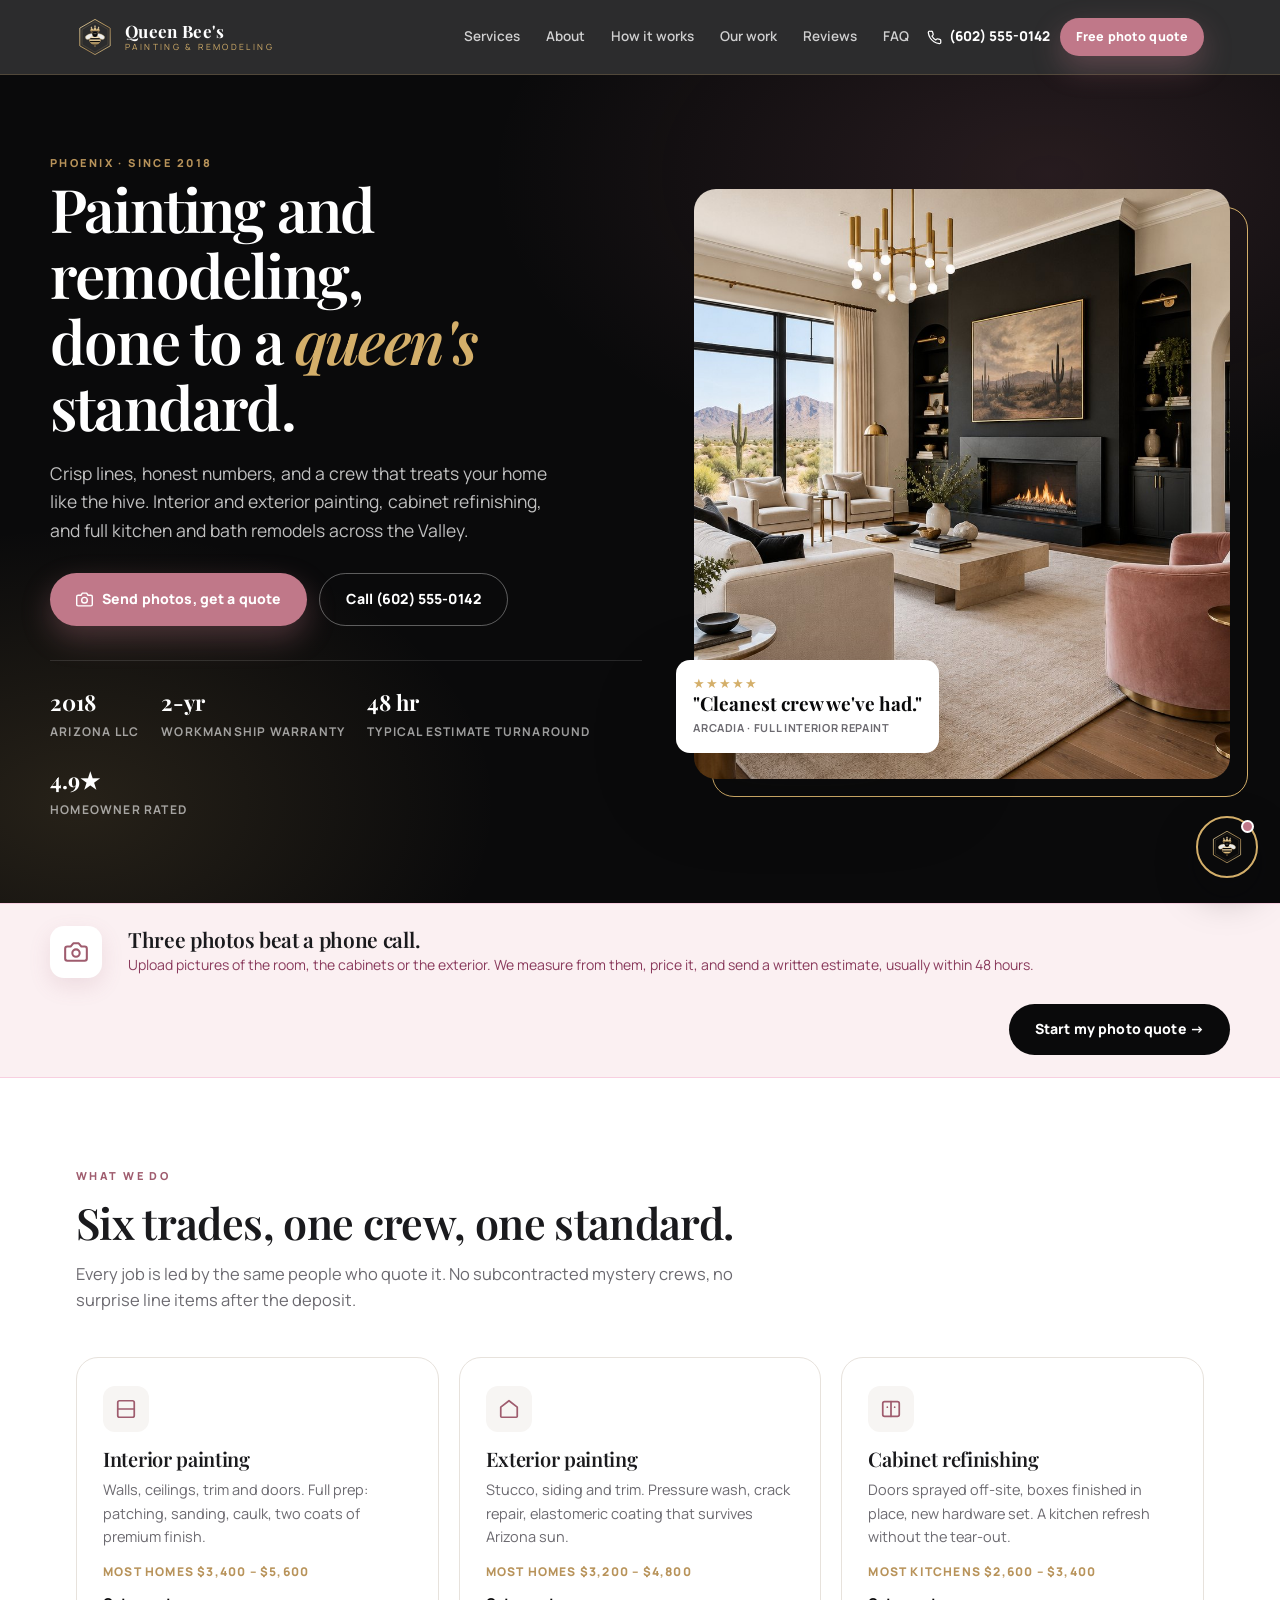
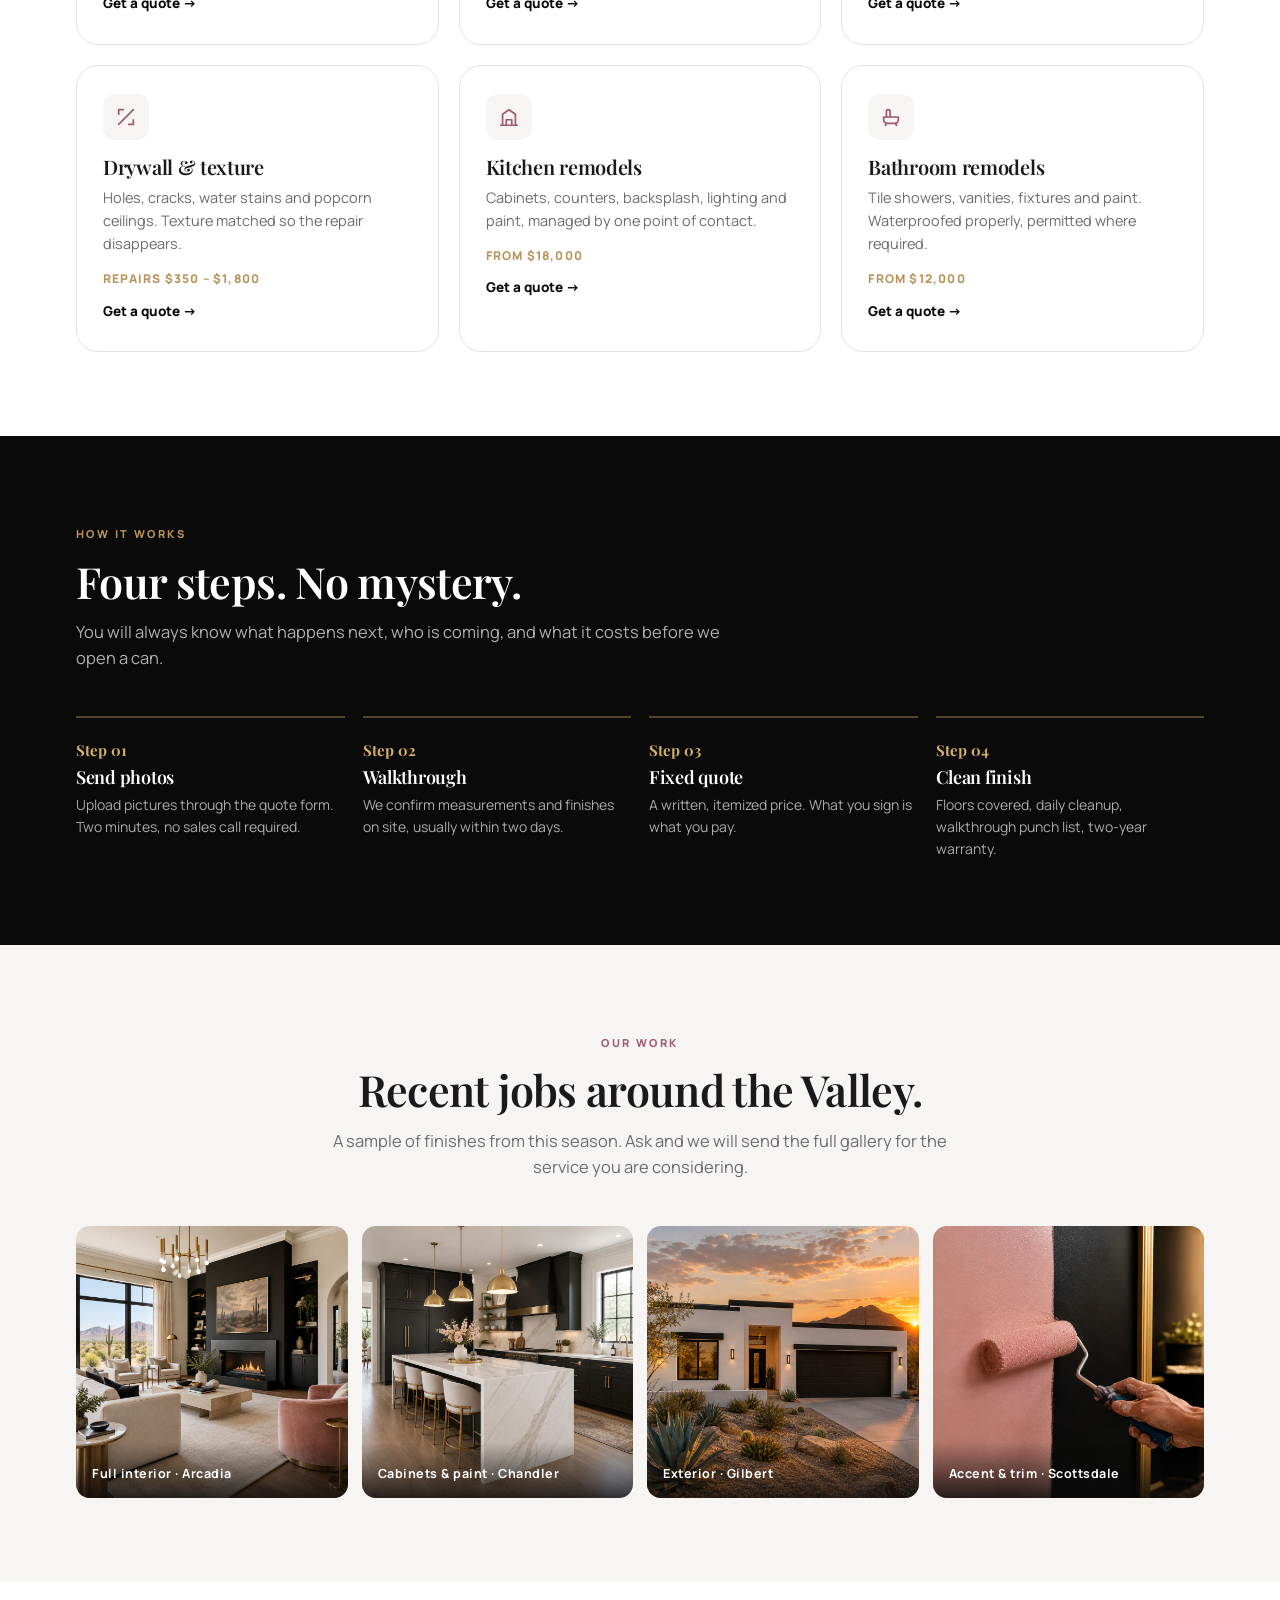
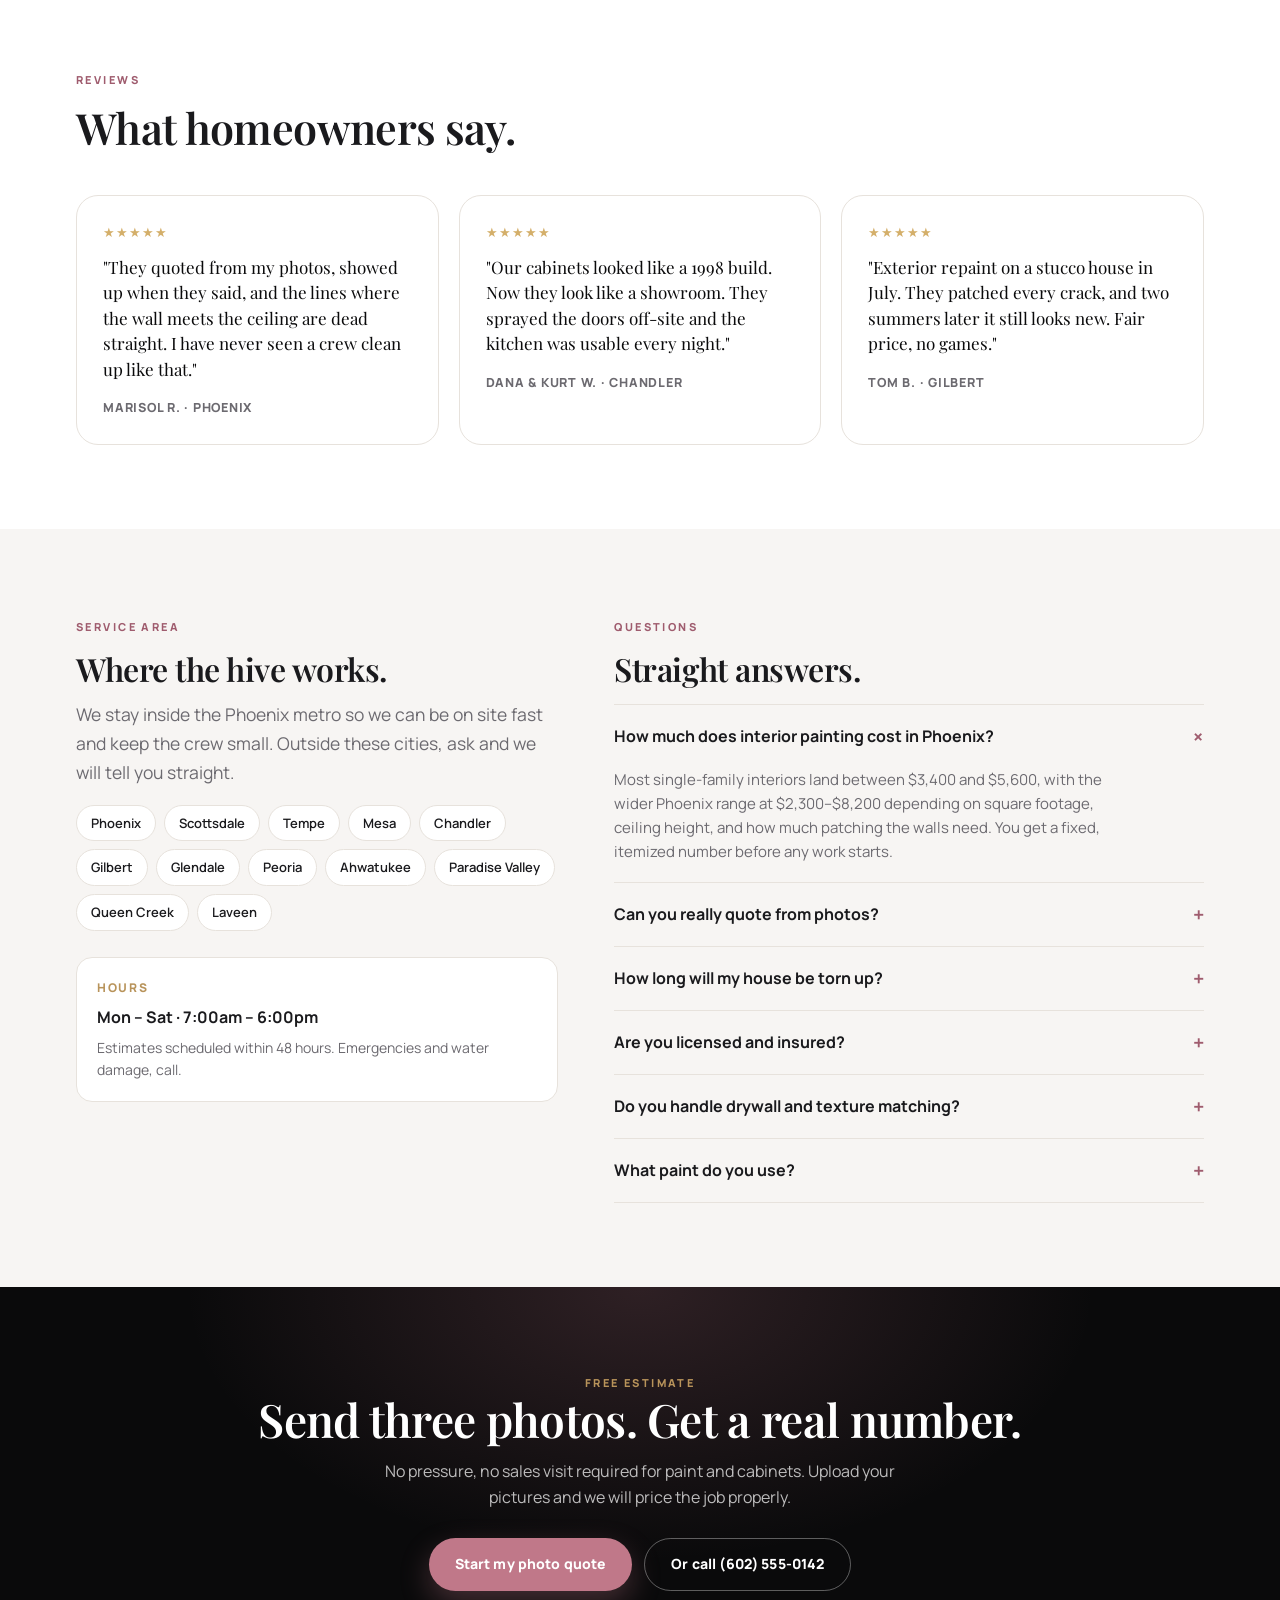
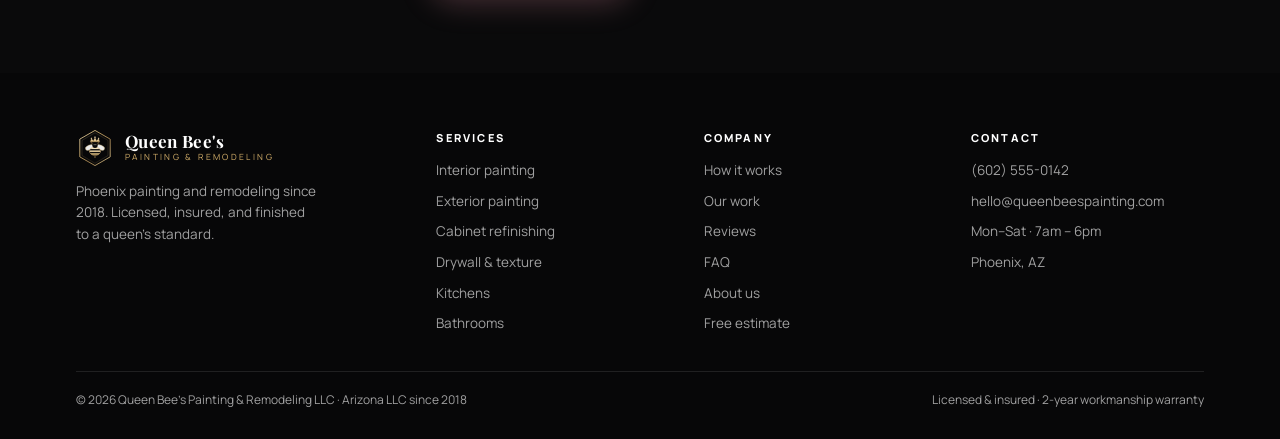
==== commit 06df28fd: "Softer rose palette, About page, every portal tab built out (projects board, calendar with booking, " ====
--- a/index.html
+++ b/index.html
@@ -27,6 +27,7 @@
     </a>
     <nav class="nav-links">
       <a href="#services">Services</a>
+      <a href="about.html">About</a>
       <a href="#process">How it works</a>
       <a href="#work">Our work</a>
       <a href="#reviews">Reviews</a>
@@ -78,7 +79,7 @@
 <div class="band">
   <div class="wrap band-in">
     <div class="band-ico">
-      <svg width="26" height="26" viewBox="0 0 24 24" fill="none" stroke="#D81E6E" stroke-width="1.9" stroke-linecap="round" stroke-linejoin="round"><path d="M14.5 4h-5L7 7H4a2 2 0 0 0-2 2v9a2 2 0 0 0 2 2h16a2 2 0 0 0 2-2V9a2 2 0 0 0-2-2h-3z"/><circle cx="12" cy="13" r="3.4"/></svg>
+      <svg width="26" height="26" viewBox="0 0 24 24" fill="none" stroke="#9F5C6E" stroke-width="1.9" stroke-linecap="round" stroke-linejoin="round"><path d="M14.5 4h-5L7 7H4a2 2 0 0 0-2 2v9a2 2 0 0 0 2 2h16a2 2 0 0 0 2-2V9a2 2 0 0 0-2-2h-3z"/><circle cx="12" cy="13" r="3.4"/></svg>
     </div>
     <div>
       <h3>Three photos beat a phone call.</h3>
@@ -289,6 +290,7 @@
           <a href="#work">Our work</a>
           <a href="#reviews">Reviews</a>
           <a href="#faq">FAQ</a>
+          <a href="about.html">About us</a>
           <a href="quote.html">Free estimate</a>
         </div>
       </div>
--- a/assets/css/qb.css
+++ b/assets/css/qb.css
@@ -1,7 +1,7 @@
 /* Queen Bee's Painting & Remodeling — brand system */
 :root{
   --ink:#0A0A0B; --ink-2:#131316; --ink-3:#1C1C20;
-  --pink:#FF3D8B; --pink-deep:#D81E6E; --pink-soft:#FFE6F0;
+  --pink:#C07889; --pink-deep:#9F5C6E; --pink-soft:#FBF0F2; --rose:#E7C2CA;
   --gold:#D4AF6A; --gold-deep:#B8935A; --gold-soft:#F6E9CC;
   --paper:#FFFFFF; --smoke:#F7F5F3; --line:#E7E2DC; --line-dark:rgba(212,175,106,.28);
   --text:#1A1A1D; --muted:#6C6A70; --muted-dark:#A9A6AE;
@@ -26,7 +26,7 @@
 /* ---------- buttons ---------- */
 .btn{display:inline-flex;align-items:center;justify-content:center;gap:9px;padding:14px 26px;border-radius:999px;font-weight:800;font-size:14px;letter-spacing:.01em;transition:transform .16s ease,box-shadow .2s ease,background .2s ease;white-space:nowrap}
 .btn:hover{transform:translateY(-1px)}
-.btn-pink{background:var(--pink);color:#fff;box-shadow:0 12px 30px rgba(255,61,139,.32)}
+.btn-pink{background:var(--pink);color:#fff;box-shadow:0 12px 30px rgba(192,120,137,.32)}
 .btn-pink:hover{background:var(--pink-deep)}
 .btn-gold{background:linear-gradient(135deg,#F3E0B0,#D4AF6A);color:#231A08;box-shadow:0 12px 30px rgba(212,175,106,.28)}
 .btn-dark{background:var(--ink);color:#fff}
@@ -55,7 +55,7 @@
 /* ---------- hero ---------- */
 .hero{position:relative;background:var(--ink);color:#fff;overflow:hidden}
 .hero:before{content:"";position:absolute;inset:0;background:
-  radial-gradient(900px 500px at 82% 12%,rgba(255,61,139,.16),transparent 62%),
+  radial-gradient(900px 500px at 82% 12%,rgba(192,120,137,.16),transparent 62%),
   radial-gradient(700px 460px at 6% 88%,rgba(212,175,106,.14),transparent 60%)}
 .hero-in{position:relative;display:grid;grid-template-columns:1.05fr .95fr;gap:52px;align-items:center;padding:74px 0 84px}
 .hero h1{font-size:clamp(38px,4.9vw,60px);letter-spacing:-.03em}
@@ -77,7 +77,7 @@
 /* ---------- photo-first band ---------- */
 .band{background:var(--pink-soft);border-top:1px solid #F8CFE0;border-bottom:1px solid #F8CFE0}
 .band-in{display:flex;align-items:center;gap:26px;padding:22px 0;flex-wrap:wrap}
-.band-ico{width:52px;height:52px;border-radius:14px;background:#fff;display:grid;place-items:center;box-shadow:0 8px 22px rgba(216,30,110,.14);flex:none}
+.band-ico{width:52px;height:52px;border-radius:14px;background:#fff;display:grid;place-items:center;box-shadow:0 8px 22px rgba(159,92,110,.14);flex:none}
 .band h3{font-size:21px;margin-bottom:3px}
 .band p{font-size:14px;color:#8A3A5C;margin:0}
 .band .btn{margin-left:auto}
@@ -149,7 +149,7 @@
 
 /* cta */
 .cta{background:var(--ink);color:#fff;position:relative;overflow:hidden}
-.cta:before{content:"";position:absolute;inset:0;background:radial-gradient(700px 420px at 50% 0%,rgba(255,61,139,.2),transparent 65%)}
+.cta:before{content:"";position:absolute;inset:0;background:radial-gradient(700px 420px at 50% 0%,rgba(192,120,137,.2),transparent 65%)}
 .cta-in{position:relative;text-align:center;padding:82px 0}
 .cta h2{font-size:clamp(30px,3.8vw,46px);margin-bottom:14px}
 .cta p{color:rgba(255,255,255,.72);max-width:520px;margin:0 auto 28px}
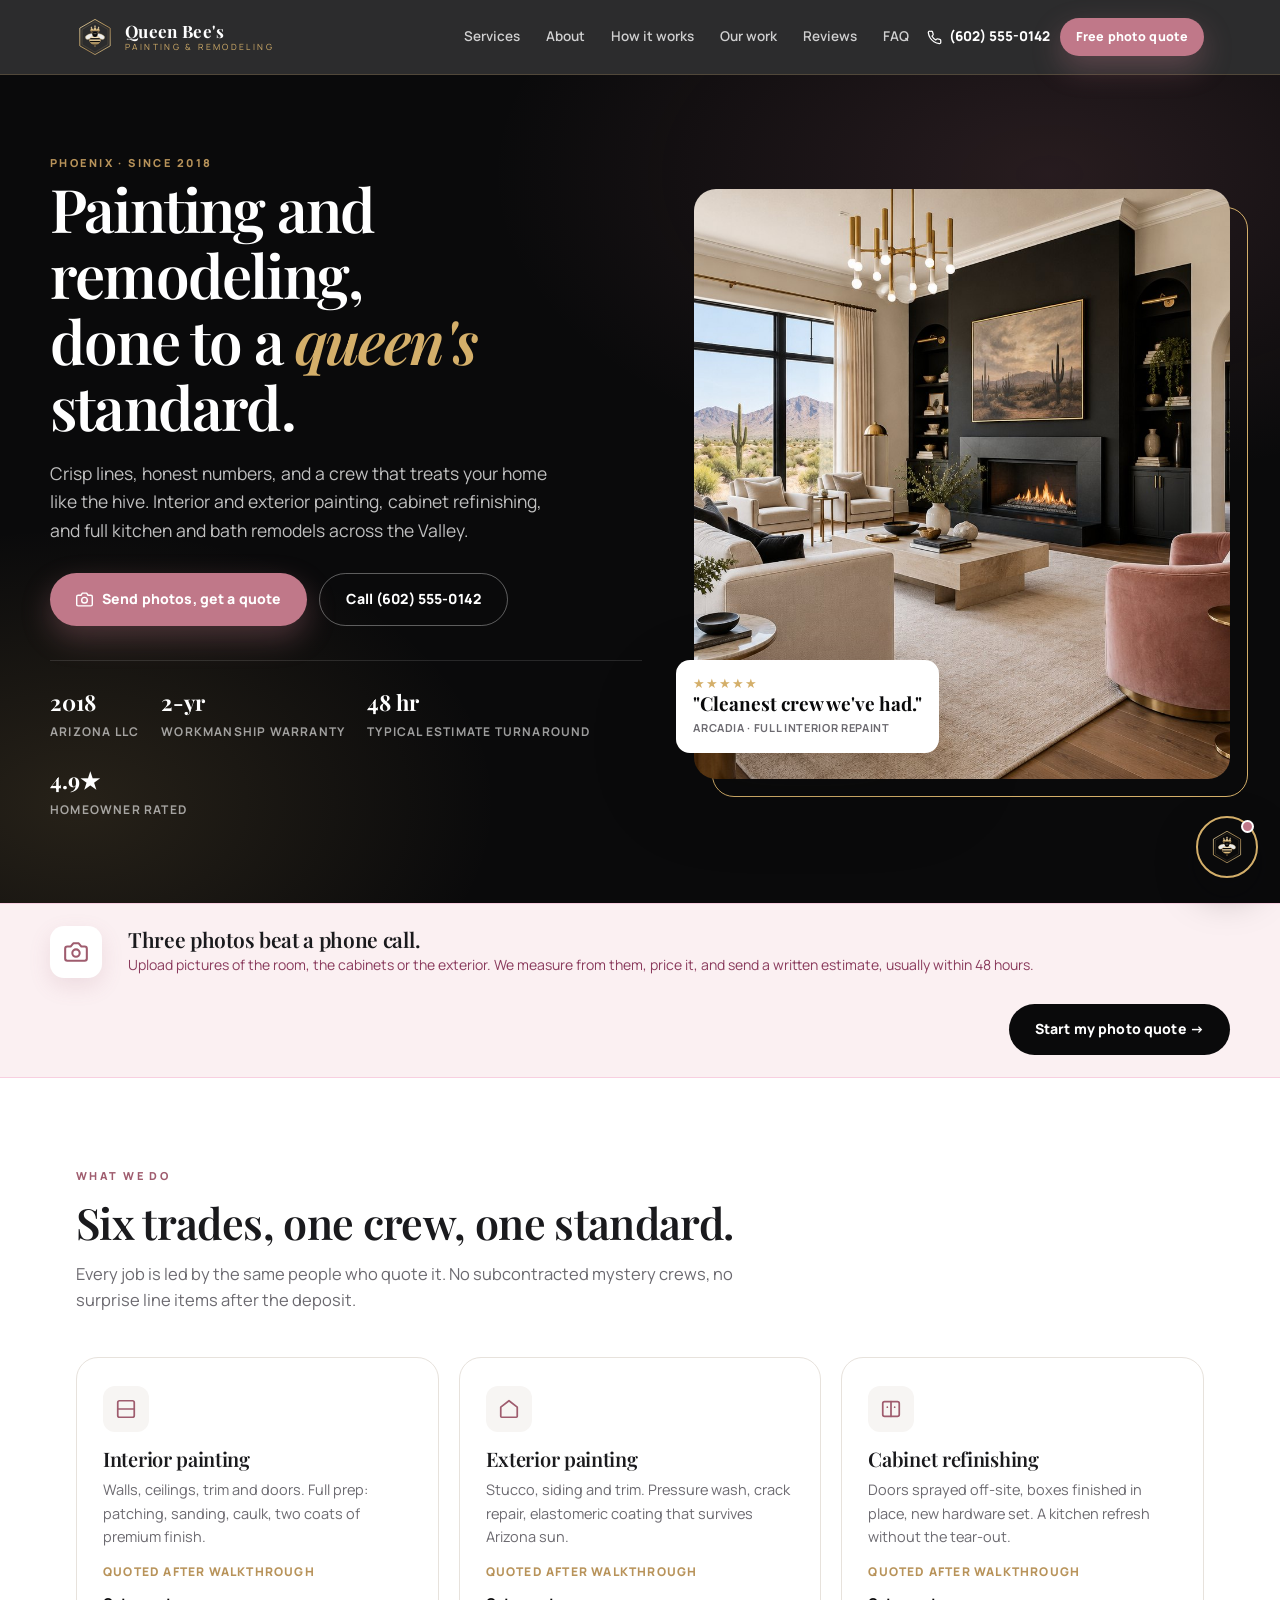
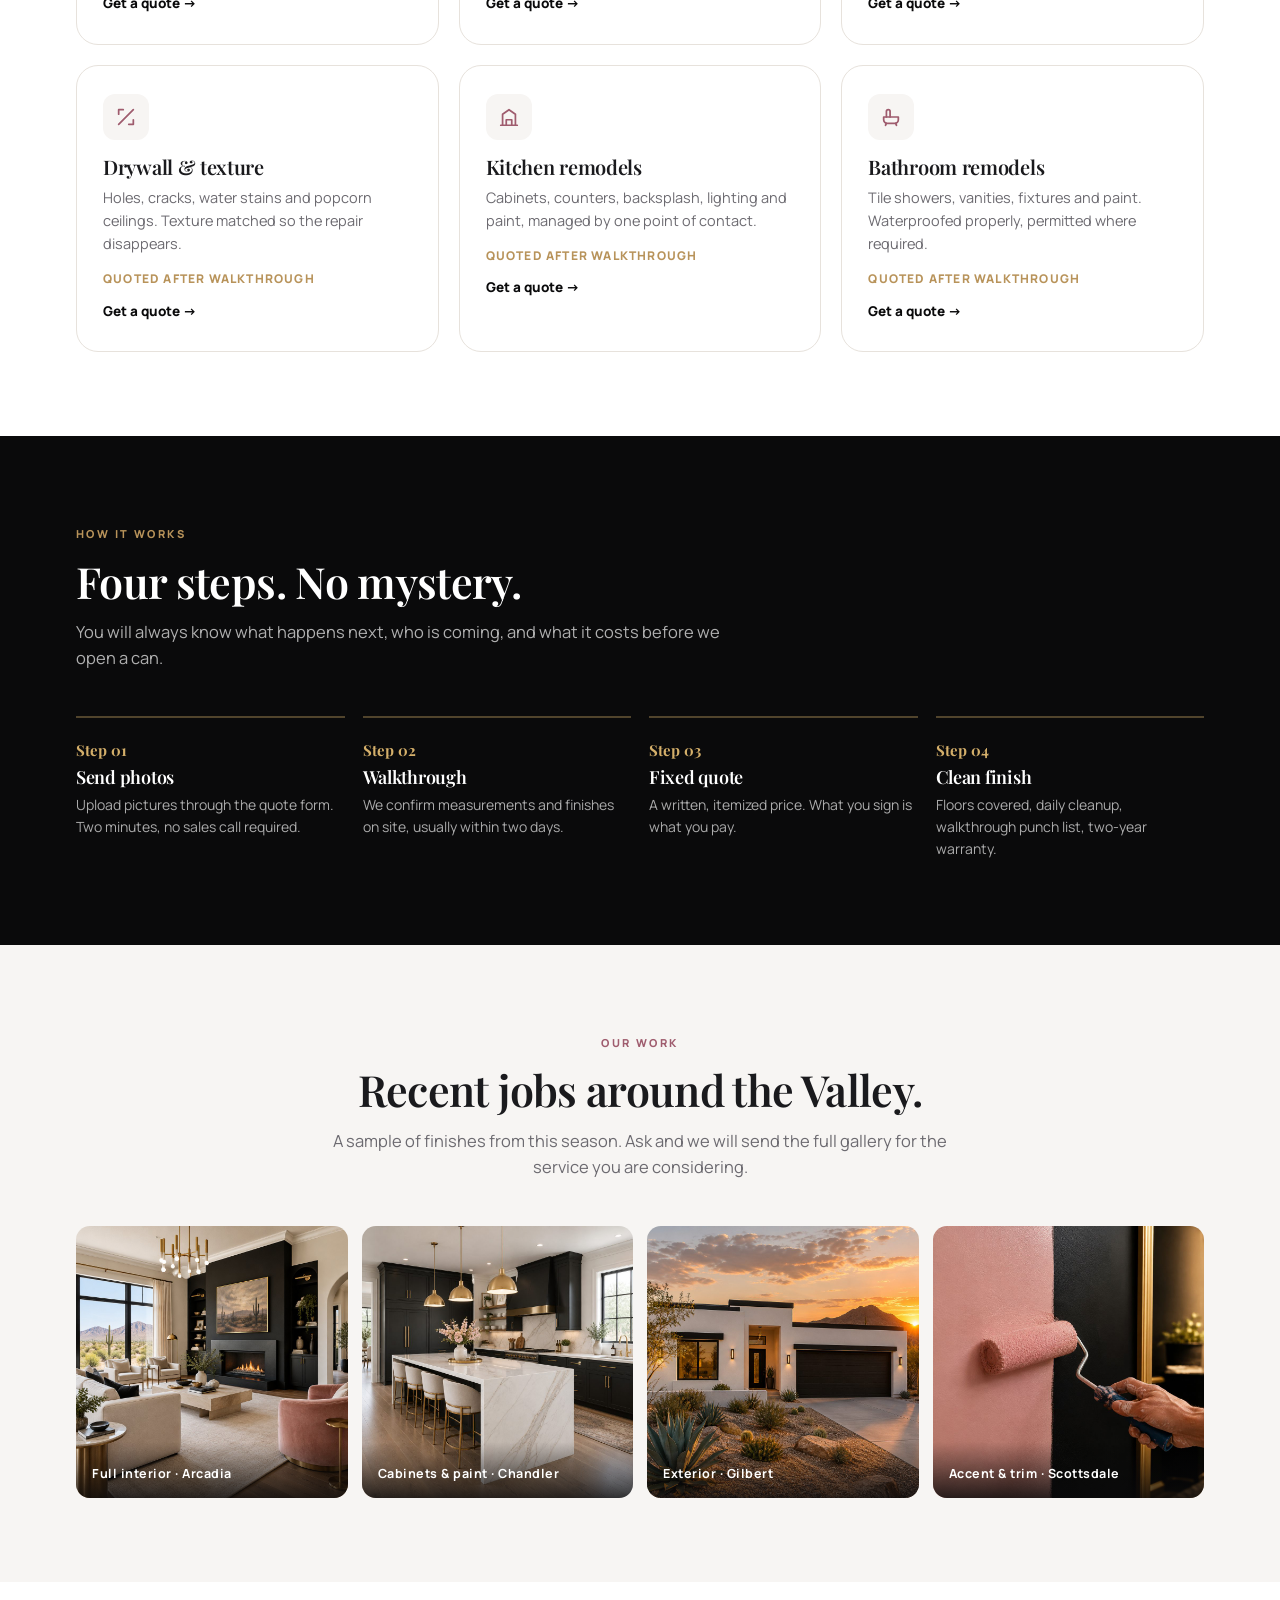
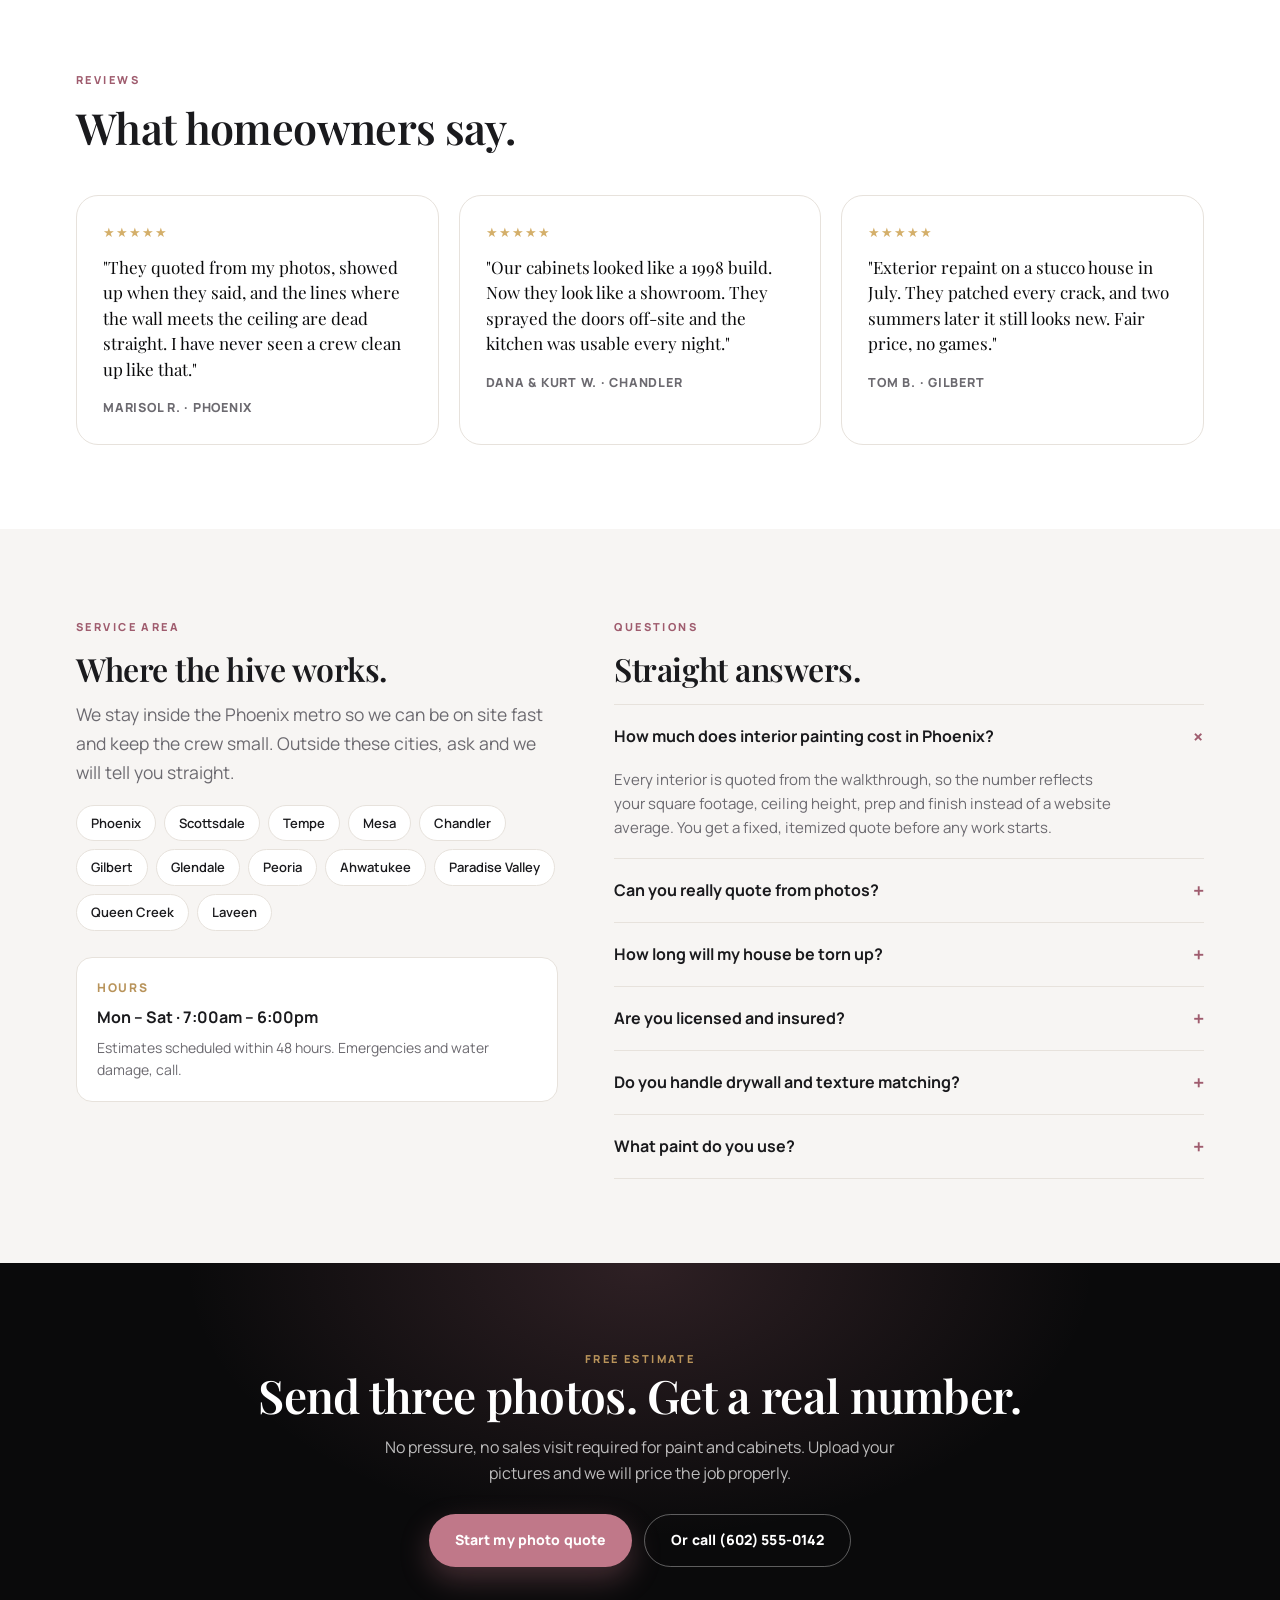
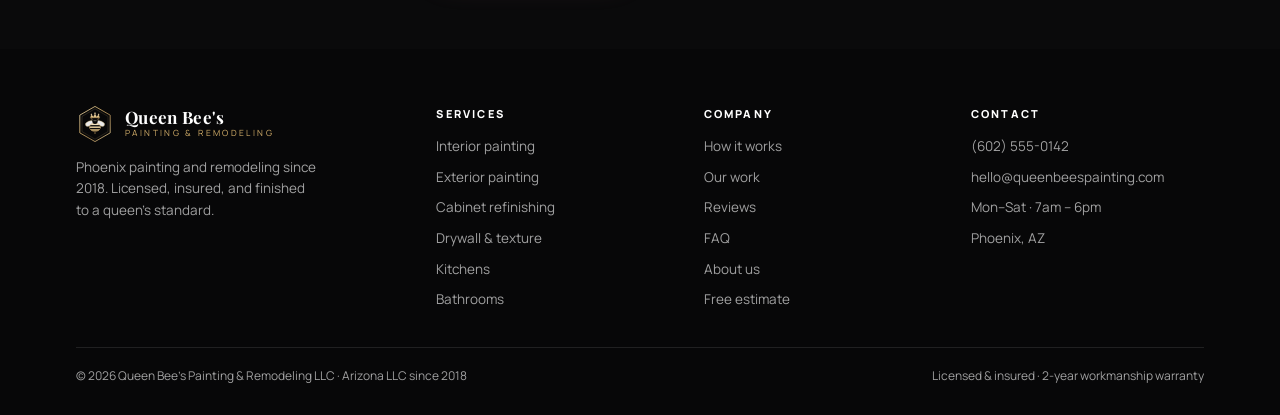
==== commit 4a888454: "Remove all published pricing: every job quoted from the walkthrough, services and FAQ rewritten, quo" ====
--- a/index.html
+++ b/index.html
@@ -101,42 +101,42 @@
         <div class="svc-ico"><svg width="22" height="22" viewBox="0 0 24 24" fill="none" stroke="currentColor" stroke-width="1.9" stroke-linecap="round" stroke-linejoin="round"><rect x="3" y="3" width="18" height="18" rx="2"/><path d="M3 12h18"/></svg></div>
         <h3>Interior painting</h3>
         <p>Walls, ceilings, trim and doors. Full prep: patching, sanding, caulk, two coats of premium finish.</p>
-        <div class="svc-from">Most homes $3,400 – $5,600</div>
+        <div class="svc-from">Quoted after walkthrough</div>
         <a class="link" href="quote.html?type=Interior%20painting">Get a quote →</a>
       </article>
       <article class="svc">
         <div class="svc-ico"><svg width="22" height="22" viewBox="0 0 24 24" fill="none" stroke="currentColor" stroke-width="1.9" stroke-linecap="round" stroke-linejoin="round"><path d="M3 10 12 3l9 7v10a1 1 0 0 1-1 1H4a1 1 0 0 1-1-1z"/></svg></div>
         <h3>Exterior painting</h3>
         <p>Stucco, siding and trim. Pressure wash, crack repair, elastomeric coating that survives Arizona sun.</p>
-        <div class="svc-from">Most homes $3,200 – $4,800</div>
+        <div class="svc-from">Quoted after walkthrough</div>
         <a class="link" href="quote.html?type=Exterior%20painting">Get a quote →</a>
       </article>
       <article class="svc">
         <div class="svc-ico"><svg width="22" height="22" viewBox="0 0 24 24" fill="none" stroke="currentColor" stroke-width="1.9" stroke-linecap="round" stroke-linejoin="round"><rect x="3" y="4" width="18" height="16" rx="2"/><path d="M12 4v16M8 10h.01M16 10h.01"/></svg></div>
         <h3>Cabinet refinishing</h3>
         <p>Doors sprayed off-site, boxes finished in place, new hardware set. A kitchen refresh without the tear-out.</p>
-        <div class="svc-from">Most kitchens $2,600 – $3,400</div>
+        <div class="svc-from">Quoted after walkthrough</div>
         <a class="link" href="quote.html?type=Cabinet%20refinishing">Get a quote →</a>
       </article>
       <article class="svc">
         <div class="svc-ico"><svg width="22" height="22" viewBox="0 0 24 24" fill="none" stroke="currentColor" stroke-width="1.9" stroke-linecap="round" stroke-linejoin="round"><path d="M4 20 20 4M9 4H4v5M15 20h5v-5"/></svg></div>
         <h3>Drywall &amp; texture</h3>
         <p>Holes, cracks, water stains and popcorn ceilings. Texture matched so the repair disappears.</p>
-        <div class="svc-from">Repairs $350 – $1,800</div>
+        <div class="svc-from">Quoted after walkthrough</div>
         <a class="link" href="quote.html?type=Drywall%20and%20texture">Get a quote →</a>
       </article>
       <article class="svc">
         <div class="svc-ico"><svg width="22" height="22" viewBox="0 0 24 24" fill="none" stroke="currentColor" stroke-width="1.9" stroke-linecap="round" stroke-linejoin="round"><path d="M3 21h18M5 21V9l7-5 7 5v12"/><path d="M9 21v-6h6v6"/></svg></div>
         <h3>Kitchen remodels</h3>
         <p>Cabinets, counters, backsplash, lighting and paint, managed by one point of contact.</p>
-        <div class="svc-from">From $18,000</div>
+        <div class="svc-from">Quoted after walkthrough</div>
         <a class="link" href="quote.html?type=Kitchen%20remodel">Get a quote →</a>
       </article>
       <article class="svc">
         <div class="svc-ico"><svg width="22" height="22" viewBox="0 0 24 24" fill="none" stroke="currentColor" stroke-width="1.9" stroke-linecap="round" stroke-linejoin="round"><path d="M4 12h16v3a4 4 0 0 1-4 4H8a4 4 0 0 1-4-4z"/><path d="M7 12V6a2 2 0 0 1 4 0v6M6 21l1-2M18 21l-1-2"/></svg></div>
         <h3>Bathroom remodels</h3>
         <p>Tile showers, vanities, fixtures and paint. Waterproofed properly, permitted where required.</p>
-        <div class="svc-from">From $12,000</div>
+        <div class="svc-from">Quoted after walkthrough</div>
         <a class="link" href="quote.html?type=Bathroom%20remodel">Get a quote →</a>
       </article>
     </div>
@@ -220,11 +220,11 @@
       <div class="acc">
         <div class="acc-item open">
           <button class="acc-q">How much does interior painting cost in Phoenix? <i>+</i></button>
-          <div class="acc-a">Most single-family interiors land between $3,400 and $5,600, with the wider Phoenix range at $2,300–$8,200 depending on square footage, ceiling height, and how much patching the walls need. You get a fixed, itemized number before any work starts.</div>
+          <div class="acc-a">Every interior is quoted from the walkthrough, so the number reflects your square footage, ceiling height, prep and finish instead of a website average. You get a fixed, itemized quote before any work starts.</div>
         </div>
         <div class="acc-item">
           <button class="acc-q">Can you really quote from photos? <i>+</i></button>
-          <div class="acc-a">For paint and cabinets, yes. Photos plus your square footage or room count are enough to give a firm range, and the on-site walkthrough confirms the final number. Remodels always need a walkthrough.</div>
+          <div class="acc-a">Photos start the file and get you scheduled faster, but every quote, paint included, comes from the walkthrough. That is how the number matches the actual scope instead of a guess.</div>
         </div>
         <div class="acc-item">
           <button class="acc-q">How long will my house be torn up? <i>+</i></button>
